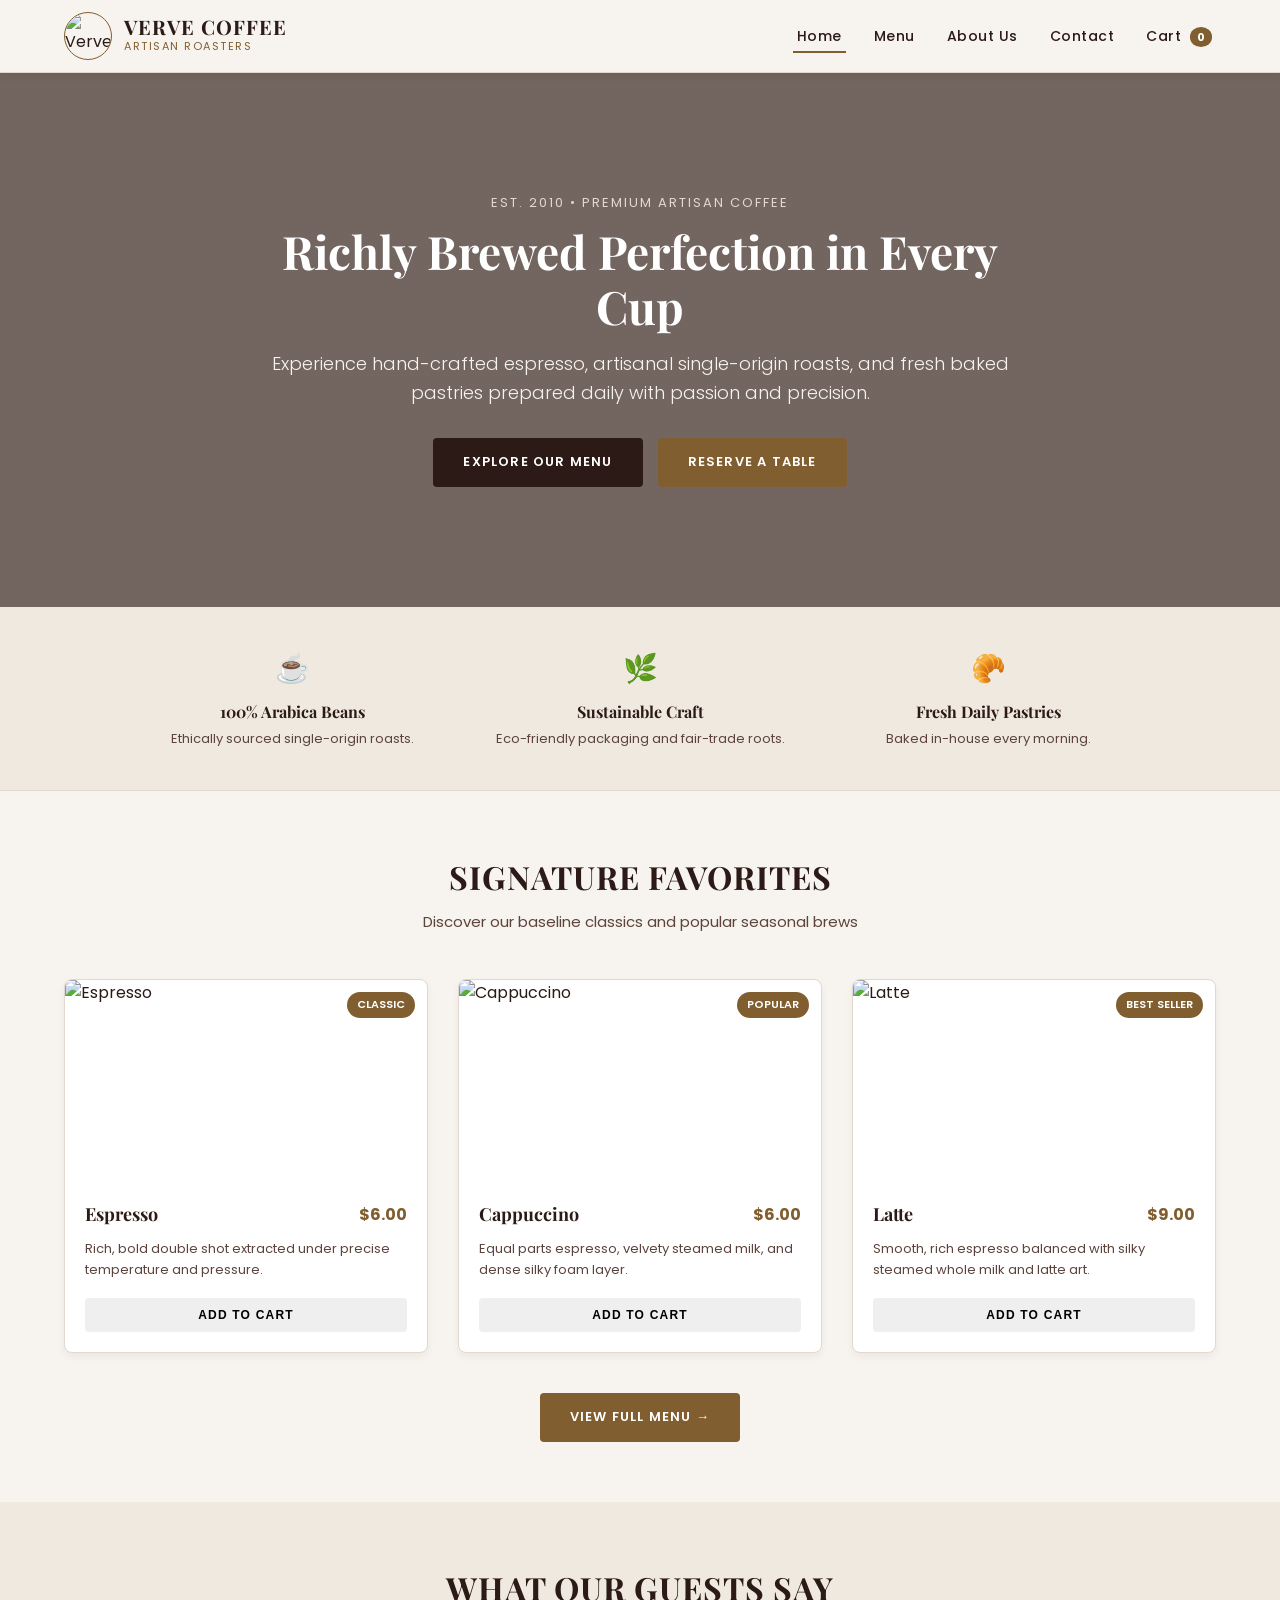
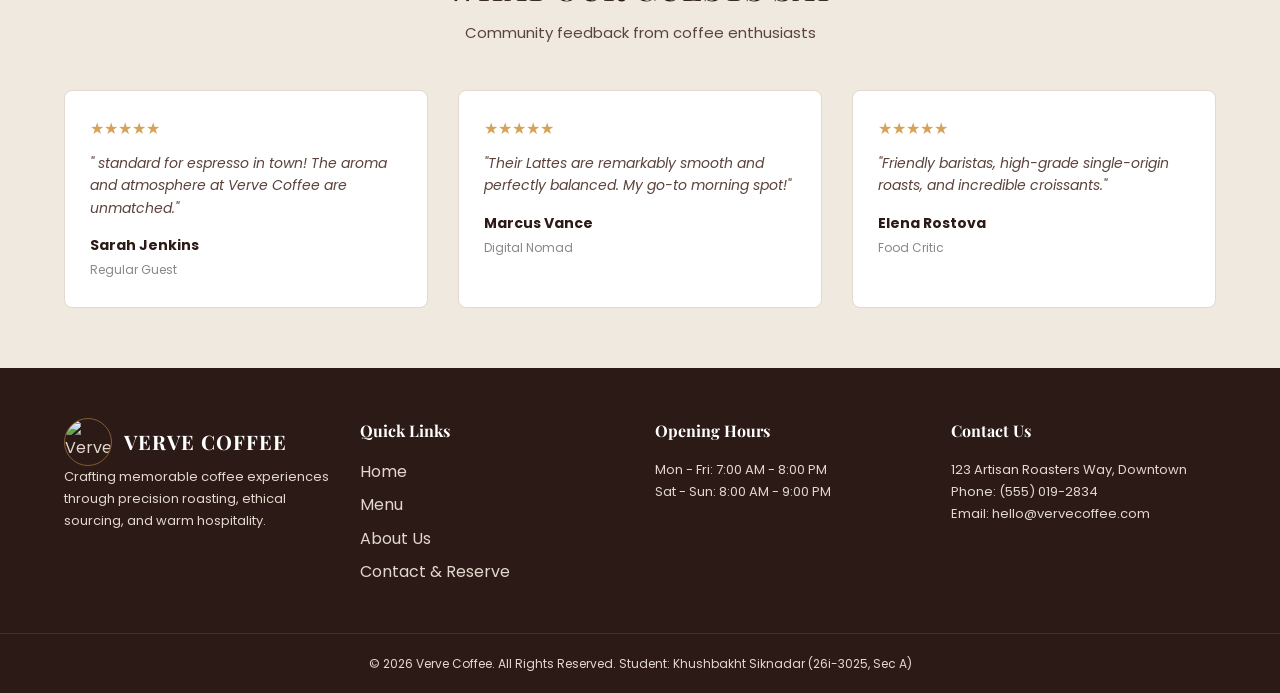
==== index.html @ 40e29464 "Add files via upload" ====
<!--Name: Khushbakht Siknadar
Roll Number: 26i-3025
Section: A
-->
<!DOCTYPE html>
<html lang="en">
<head>
    <meta charset="UTF-8">
    <meta name="viewport" content="width=device-width, initial-scale=1.0">
    <title>Verve Coffee | Richly Brewed • Artisan Roasters</title>
    <!-- Google Fonts -->
    <link rel="preconnect" href="https://fonts.googleapis.com">
    <link rel="preconnect" href="https://fonts.gstatic.com" crossorigin>
    <link href="https://fonts.googleapis.com/css2?family=Playfair+Display:ital,wght@0,400..900;1,400..900&family=Poppins:wght@300;400;500;600;700&display=swap" rel="stylesheet">
    <link rel="stylesheet" href="style.css">
</head>
<body>
    <header class="header">
        <div class="nav-container">
            <a href="index.html" class="logo">
                <img src="img.webp" alt="Verve Coffee Logo" class="logo-img">
                <div class="logo-text">
                    <span class="brand-name">Verve Coffee</span>
                    <span class="brand-tagline">Artisan Roasters</span>
                </div>
            </a>
            <nav class="navbar">
                <a href="index.html" class="nav-link active">Home</a>
                <a href="menu.html" class="nav-link">Menu</a>
                <a href="about.html" class="nav-link">About Us</a>
                <a href="contact.html" class="nav-link">Contact</a>
                <a href="cart.html" class="nav-link cart-link">
                    Cart <span class="cart-badge" id="cartBadge">0</span>
                </a>
            </nav>
            <button class="hamburger" id="hamburger" aria-label="Toggle Menu">
                <span></span><span></span><span></span>
            </button>
        </div>
    </header>

    <main>
        <!-- Hero Section -->
        <section class="hero">
            <div class="hero-content">
                <span class="subheading">Est. 2010 • Premium Artisan Coffee</span>
                <h1>Richly Brewed Perfection in Every Cup</h1>
                <p>Experience hand-crafted espresso, artisanal single-origin roasts, and fresh baked pastries prepared daily with passion and precision.</p>
                <div class="hero-buttons">
                    <a href="menu.html" class="btn btn-primary">Explore Our Menu</a>
                    <a href="contact.html" class="btn btn-secondary">Reserve a Table</a>
                </div>
            </div>
        </section>

        <!-- Features Banner -->
        <section class="features-bar">
            <div class="feature-item">
                <div class="feature-icon">☕</div>
                <h3>100% Arabica Beans</h3>
                <p>Ethically sourced single-origin roasts.</p>
            </div>
            <div class="feature-item">
                <div class="feature-icon">🌿</div>
                <h3>Sustainable Craft</h3>
                <p>Eco-friendly packaging and fair-trade roots.</p>
            </div>
            <div class="feature-item">
                <div class="feature-icon">🥐</div>
                <h3>Fresh Daily Pastries</h3>
                <p>Baked in-house every morning.</p>
            </div>
        </section>

        <!-- Featured Drinks -->
        <section class="section container">
            <div class="section-title">
                <h2>Signature Favorites</h2>
                <p>Discover our baseline classics and popular seasonal brews</p>
            </div>
            <div class="grid grid-3">
                <div class="card">
                    <div class="card-img-wrapper">
                        <img src="https://images.unsplash.com/photo-1510591509098-f4fdc6d0ff04?auto=format&fit=crop&w=600&q=80" alt="Espresso">
                        <span class="badge">Classic</span>
                    </div>
                    <div class="card-content">
                        <div class="card-header">
                            <h3>Espresso</h3>
                            <span class="price">$6.00</span>
                        </div>
                        <p>Rich, bold double shot extracted under precise temperature and pressure.</p>
                        <button class="btn btn-small btn-add-cart" data-id="1" data-name="Espresso" data-price="6.00" data-category="hot" data-img="https://images.unsplash.com/photo-1510591509098-f4fdc6d0ff04?auto=format&fit=crop&w=600&q=80">Add to Cart</button>
                    </div>
                </div>

                <div class="card">
                    <div class="card-img-wrapper">
                        <img src="https://images.unsplash.com/photo-1572442388796-11668ba67e53?auto=format&fit=crop&w=600&q=80" alt="Cappuccino">
                        <span class="badge">Popular</span>
                    </div>
                    <div class="card-content">
                        <div class="card-header">
                            <h3>Cappuccino</h3>
                            <span class="price">$6.00</span>
                        </div>
                        <p>Equal parts espresso, velvety steamed milk, and dense silky foam layer.</p>
                        <button class="btn btn-small btn-add-cart" data-id="2" data-name="Cappuccino" data-price="6.00" data-category="hot" data-img="https://images.unsplash.com/photo-1572442388796-11668ba67e53?auto=format&fit=crop&w=600&q=80">Add to Cart</button>
                    </div>
                </div>

                <div class="card">
                    <div class="card-img-wrapper">
                        <img src="https://images.unsplash.com/photo-1534778101976-62847782c213?auto=format&fit=crop&w=600&q=80" alt="Latte">
                        <span class="badge">Best Seller</span>
                    </div>
                    <div class="card-content">
                        <div class="card-header">
                            <h3>Latte</h3>
                            <span class="price">$9.00</span>
                        </div>
                        <p>Smooth, rich espresso balanced with silky steamed whole milk and latte art.</p>
                        <button class="btn btn-small btn-add-cart" data-id="3" data-name="Latte" data-price="9.00" data-category="hot" data-img="https://images.unsplash.com/photo-1534778101976-62847782c213?auto=format&fit=crop&w=600&q=80">Add to Cart</button>
                    </div>
                </div>
            </div>
            <div class="text-center margin-top-lg">
                <a href="menu.html" class="btn btn-secondary">View Full Menu &rarr;</a>
            </div>
        </section>

        <!-- Testimonials Section -->
        <section class="section bg-light">
            <div class="container">
                <div class="section-title">
                    <h2>What Our Guests Say</h2>
                    <p>Community feedback from coffee enthusiasts</p>
                </div>
                <div class="grid grid-3">
                    <div class="testimonial-card">
                        <div class="stars">★★★★★</div>
                        <p>" standard for espresso in town! The aroma and atmosphere at Verve Coffee are unmatched."</p>
                        <div class="author">
                            <strong>Sarah Jenkins</strong>
                            <span>Regular Guest</span>
                        </div>
                    </div>
                    <div class="testimonial-card">
                        <div class="stars">★★★★★</div>
                        <p>"Their Lattes are remarkably smooth and perfectly balanced. My go-to morning spot!"</p>
                        <div class="author">
                            <strong>Marcus Vance</strong>
                            <span>Digital Nomad</span>
                        </div>
                    </div>
                    <div class="testimonial-card">
                        <div class="stars">★★★★★</div>
                        <p>"Friendly baristas, high-grade single-origin roasts, and incredible croissants."</p>
                        <div class="author">
                            <strong>Elena Rostova</strong>
                            <span>Food Critic</span>
                        </div>
                    </div>
                </div>
            </div>
        </section>
    </main>

    <!-- Footer -->
    <footer class="footer">
        <div class="container footer-grid">
            <div class="footer-col">
                <div class="logo logo-footer">
                    <img src="img.webp" alt="Verve Coffee Logo" class="logo-img">
                    <span class="brand-name">Verve Coffee</span>
                </div>
                <p>Crafting memorable coffee experiences through precision roasting, ethical sourcing, and warm hospitality.</p>
            </div>
            <div class="footer-col">
                <h4>Quick Links</h4>
                <ul>
                    <li><a href="index.html">Home</a></li>
                    <li><a href="menu.html">Menu</a></li>
                    <li><a href="about.html">About Us</a></li>
                    <li><a href="contact.html">Contact & Reserve</a></li>
                </ul>
            </div>
            <div class="footer-col">
                <h4>Opening Hours</h4>
                <p>Mon - Fri: 7:00 AM - 8:00 PM</p>
                <p>Sat - Sun: 8:00 AM - 9:00 PM</p>
            </div>
            <div class="footer-col">
                <h4>Contact Us</h4>
                <p>123 Artisan Roasters Way, Downtown</p>
                <p>Phone: (555) 019-2834</p>
                <p>Email: hello@vervecoffee.com</p>
            </div>
        </div>
        <div class="footer-bottom">
            <div class="container flex-between">
                <p>&copy; 2026 Verve Coffee. All Rights Reserved. Student: Khushbakht Siknadar (26i-3025, Sec A)</p>
            </div>
        </div>
    </footer>

    <!-- Toast Notification Container -->
    <div id="toast-container" class="toast-container"></div>

    <script src="script.js"></script>
</body>
</html>
---- style.css ----
/* -------------------------------------------------------------
   Verve Coffee - Modern Stylesheet
   Author: Khushbakht Siknadar (Roll: 26i-3025, Sec A)
------------------------------------------------------------- */

:root {
    --bg-cream: #f7f3ee;
    --bg-card: #ffffff;
    --text-espresso: #2b1a15;
    --text-muted: #5c433c;
    --accent-tan: #815e2f;
    --accent-tan-hover: #674922;
    --espresso-hover: #4a3028;
    --border-light: #e2d8cd;
    --shadow-sm: 0 4px 8px rgba(43, 26, 21, 0.05);
    --shadow-md: 0 8px 20px rgba(43, 26, 21, 0.08);
    --transition: all 0.3s ease;
}

* {
    box-sizing: border-box;
    margin: 0;
    padding: 0;
}

body {
    background-color: var(--bg-cream);
    color: var(--text-espresso);
    font-family: 'Poppins', sans-serif;
    line-height: 1.6;
    display: flex;
    flex-direction: column;
    min-height: 100vh;
}

h1, h2, h3, h4, .brand-name {
    font-family: 'Playfair Display', serif;
    font-weight: 700;
}

a {
    color: inherit;
    text-decoration: none;
    transition: var(--transition);
}

img {
    max-width: 100%;
    display: block;
}

.container {
    width: 90%;
    max-width: 1200px;
    margin: 0 auto;
}

.section {
    padding: 60px 0;
}

.bg-light {
    background-color: #efe9e0;
}

.grid {
    display: grid;
    gap: 30px;
}

.grid-3 {
    grid-template-columns: repeat(auto-fit, minmax(280px, 1fr));
}

.text-center { text-align: center; }
.margin-top-sm { margin-top: 15px; }
.margin-top-lg { margin-top: 40px; }
.margin-bottom-sm { margin-bottom: 15px; }
.full-width { width: 100%; }

.header {
    position: sticky;
    top: 0;
    background-color: rgba(247, 243, 238, 0.95);
    backdrop-filter: blur(8px);
    border-bottom: 1px solid var(--border-light);
    z-index: 1000;
    box-shadow: var(--shadow-sm);
}

.nav-container {
    display: flex;
    justify-content: space-between;
    align-items: center;
    padding: 12px 5%;
    max-width: 1300px;
    margin: 0 auto;
}

.logo {
    display: flex;
    align-items: center;
    gap: 12px;
}

.logo-img {
    width: 48px;
    height: 48px;
    border-radius: 50%;
    object-fit: cover;
    border: 1px solid var(--accent-tan);
}

.logo-text {
    display: flex;
    flex-direction: column;
}

.brand-name {
    font-size: 20px;
    letter-spacing: 1px;
    text-transform: uppercase;
    color: var(--text-espresso);
    line-height: 1.1;
}

.brand-tagline {
    font-size: 11px;
    color: var(--accent-tan);
    letter-spacing: 1.5px;
    text-transform: uppercase;
}

.navbar {
    display: flex;
    gap: 24px;
    align-items: center;
}

.nav-link {
    font-size: 14px;
    font-weight: 500;
    letter-spacing: 0.5px;
    padding: 6px 4px;
    position: relative;
}

.nav-link::after {
    content: '';
    position: absolute;
    bottom: 0;
    left: 0;
    width: 0%;
    height: 2px;
    background-color: var(--accent-tan);
    transition: var(--transition);
}

.nav-link:hover::after,
.nav-link.active::after {
    width: 100%;
}

.cart-badge {
    background-color: var(--accent-tan);
    color: #fff;
    font-size: 11px;
    font-weight: 700;
    padding: 2px 7px;
    border-radius: 50%;
    margin-left: 4px;
}

.hamburger {
    display: none;
    flex-direction: column;
    gap: 5px;
    background: none;
    border: none;
    cursor: pointer;
    padding: 5px;
}

.hamburger span {
    width: 25px;
    height: 3px;
    background-color: var(--text-espresso);
    border-radius: 2px;
    transition: var(--transition);
}

.page-banner {
    background: linear-gradient(rgba(43, 26, 21, 0.8), rgba(43, 26, 21, 0.8)), url('https://images.unsplash.com/photo-1442512595331-e89e73853f31?auto=format&fit=crop&w=1500&q=80') center/cover;
    color: #ffffff;
    text-align: center;
    padding: 60px 20px;
}

.page-banner h1 {
    font-size: 38px;
    letter-spacing: 1.5px;
    margin-bottom: 8px;
}

.page-banner p {
    color: #e2d8cd;
    font-size: 16px;
}

.hero {
    background: linear-gradient(rgba(43, 26, 21, 0.65), rgba(43, 26, 21, 0.65)), url('https://images.unsplash.com/photo-1501339847302-ac426a4a7cbb?auto=format&fit=crop&w=1600&q=80') center/cover;
    color: #ffffff;
    padding: 120px 20px;
    text-align: center;
}

.hero-content {
    max-width: 800px;
    margin: 0 auto;
}

.subheading {
    text-transform: uppercase;
    letter-spacing: 2px;
    font-size: 13px;
    color: #e2d8cd;
    display: block;
    margin-bottom: 10px;
}

.hero h1 {
    font-size: 46px;
    line-height: 1.2;
    margin-bottom: 16px;
}

.hero p {
    font-size: 18px;
    margin-bottom: 30px;
    color: #f7f3ee;
    font-weight: 300;
}

.hero-buttons {
    display: flex;
    justify-content: center;
    gap: 15px;
}

.btn {
    display: inline-block;
    padding: 12px 28px;
    font-size: 13px;
    font-weight: 600;
    letter-spacing: 1.2px;
    text-transform: uppercase;
    border-radius: 4px;
    cursor: pointer;
    border: 2px solid transparent;
    transition: var(--transition);
}

.btn-primary {
    background-color: var(--text-espresso);
    color: #ffffff;
}

.btn-primary:hover {
    background-color: var(--espresso-hover);
}

.btn-secondary {
    background-color: var(--accent-tan);
    color: #ffffff;
}

.btn-secondary:hover {
    background-color: var(--accent-tan-hover);
}

.btn-outline {
    background-color: transparent;
    border-color: var(--text-espresso);
    color: var(--text-espresso);
}

.btn-outline:hover {
    background-color: var(--text-espresso);
    color: #ffffff;
}

.btn-small {
    padding: 8px 16px;
    font-size: 12px;
}

.features-bar {
    display: grid;
    grid-template-columns: repeat(auto-fit, minmax(220px, 1fr));
    gap: 20px;
    background-color: #efe9e0;
    padding: 40px 10%;
    text-align: center;
    border-bottom: 1px solid var(--border-light);
}

.feature-icon {
    font-size: 28px;
    margin-bottom: 8px;
}

.features-bar h3 {
    font-size: 16px;
    margin-bottom: 4px;
}

.features-bar p {
    font-size: 13px;
    color: var(--text-muted);
}

.section-title {
    text-align: center;
    margin-bottom: 45px;
}

.section-title h2 {
    font-size: 32px;
    margin-bottom: 8px;
    text-transform: uppercase;
    letter-spacing: 1px;
}

.section-title p {
    color: var(--text-muted);
    font-size: 15px;
}

.card {
    background-color: var(--bg-card);
    border-radius: 8px;
    overflow: hidden;
    box-shadow: var(--shadow-sm);
    border: 1px solid var(--border-light);
    transition: var(--transition);
    display: flex;
    flex-direction: column;
}

.card:hover {
    transform: translateY(-5px);
    box-shadow: var(--shadow-md);
}

.card-img-wrapper {
    position: relative;
    height: 200px;
    overflow: hidden;
}

.card-img-wrapper img {
    width: 100%;
    height: 100%;
    object-fit: cover;
    transition: var(--transition);
}

.card:hover .card-img-wrapper img {
    transform: scale(1.05);
}

.badge {
    position: absolute;
    top: 12px;
    right: 12px;
    background-color: var(--accent-tan);
    color: #ffffff;
    font-size: 11px;
    font-weight: 600;
    padding: 4px 10px;
    border-radius: 20px;
    text-transform: uppercase;
}

.card-content {
    padding: 20px;
    display: flex;
    flex-direction: column;
    flex-grow: 1;
}

.card-header {
    display: flex;
    justify-content: space-between;
    align-items: center;
    margin-bottom: 10px;
}

.card-header h3 {
    font-size: 18px;
}

.price {
    font-weight: 700;
    color: var(--accent-tan);
    font-size: 16px;
}

.card-content p {
    font-size: 13px;
    color: var(--text-muted);
    margin-bottom: 18px;
    flex-grow: 1;
}

.filter-controls {
    display: flex;
    justify-content: center;
    gap: 12px;
    margin-bottom: 35px;
    flex-wrap: wrap;
}

.filter-btn {
    background-color: #ffffff;
    border: 1px solid var(--border-light);
    padding: 8px 20px;
    font-family: inherit;
    font-size: 13px;
    font-weight: 500;
    border-radius: 30px;
    cursor: pointer;
    transition: var(--transition);
}

.filter-btn.active, .filter-btn:hover {
    background-color: var(--text-espresso);
    color: #ffffff;
    border-color: var(--text-espresso);
}

.baseline-table-wrapper {
    background: #ffffff;
    padding: 25px;
    border-radius: 8px;
    border: 2px solid var(--text-espresso);
    box-shadow: var(--shadow-sm);
    margin-bottom: 40px;
    text-align: center;
}

.baseline-table-wrapper h3 {
    margin-bottom: 15px;
    font-size: 20px;
}

.baseline-table {
    margin: 0 auto;
    border-collapse: collapse;
    width: 100%;
    max-width: 400px;
}

.baseline-table th, .baseline-table td {
    padding: 10px 20px;
    border: 1px solid var(--text-espresso);
}

.baseline-table th {
    background-color: var(--text-espresso);
    color: #ffffff;
    text-transform: uppercase;
    font-size: 13px;
    letter-spacing: 1px;
}

.testimonial-card {
    background-color: #ffffff;
    padding: 25px;
    border-radius: 8px;
    border: 1px solid var(--border-light);
}

.stars {
    color: #d4a359;
    margin-bottom: 10px;
}

.testimonial-card p {
    font-style: italic;
    font-size: 14px;
    color: var(--text-muted);
    margin-bottom: 15px;
}

.author strong {
    display: block;
    font-size: 14px;
}

.author span {
    font-size: 12px;
    color: #888;
}

.about-grid {
    display: grid;
    grid-template-columns: 1fr 1fr;
    gap: 40px;
    align-items: center;
}

.img-rounded {
    border-radius: 8px;
    box-shadow: var(--shadow-md);
}

.process-steps {
    display: grid;
    grid-template-columns: repeat(auto-fit, minmax(220px, 1fr));
    gap: 25px;
}

.step {
    background-color: #ffffff;
    padding: 25px;
    border-radius: 8px;
    border: 1px solid var(--border-light);
    position: relative;
}

.step-num {
    font-size: 28px;
    font-weight: 700;
    color: var(--accent-tan);
    font-family: 'Playfair Display', serif;
    margin-bottom: 10px;
}

.contact-grid {
    display: grid;
    grid-template-columns: 1fr 1fr;
    gap: 40px;
}

.form-card, .info-card {
    background-color: #ffffff;
    padding: 30px;
    border-radius: 8px;
    border: 1px solid var(--border-light);
    box-shadow: var(--shadow-sm);
}

.form-group {
    margin-bottom: 18px;
}

.form-row {
    display: grid;
    grid-template-columns: 1fr 1fr;
    gap: 15px;
}

label {
    display: block;
    font-size: 13px;
    font-weight: 500;
    margin-bottom: 6px;
}

input, select {
    width: 100%;
    padding: 10px 14px;
    border: 1px solid var(--border-light);
    border-radius: 4px;
    font-family: inherit;
    font-size: 14px;
}

input:focus, select:focus {
    outline: none;
    border-color: var(--accent-tan);
}

.info-item {
    margin-bottom: 16px;
}

.map-placeholder {
    height: 180px;
    background-color: #efe9e0;
    border-radius: 6px;
    display: flex;
    flex-direction: column;
    justify-content: center;
    align-items: center;
    color: var(--text-muted);
    border: 1px dashed var(--accent-tan);
    margin-top: 20px;
}

.map-pin {
    font-size: 32px;
}

.faq-item {
    background-color: #ffffff;
    border: 1px solid var(--border-light);
    border-radius: 6px;
    margin-bottom: 12px;
    overflow: hidden;
}

.faq-question {
    padding: 16px 20px;
    cursor: pointer;
    display: flex;
    justify-content: space-between;
    align-items: center;
    font-size: 15px;
}

.faq-answer {
    padding: 0 20px 16px 20px;
    display: none;
    color: var(--text-muted);
    font-size: 14px;
}

.faq-item.active .faq-answer {
    display: block;
}

.cart-layout {
    display: grid;
    grid-template-columns: 2fr 1fr;
    gap: 30px;
    align-items: start;
}

.cart-table-container {
    background: #ffffff;
    border-radius: 8px;
    border: 1px solid var(--border-light);
    overflow: hidden;
    box-shadow: var(--shadow-sm);
}

.cart-table {
    width: 100%;
    border-collapse: collapse;
}

.cart-table th, .cart-table td {
    padding: 16px;
    text-align: left;
    border-bottom: 1px solid var(--border-light);
}

.cart-table th {
    background-color: var(--text-espresso);
    color: #ffffff;
    font-size: 13px;
    text-transform: uppercase;
}

.cart-item-info {
    display: flex;
    align-items: center;
    gap: 12px;
}

.cart-item-img {
    width: 50px;
    height: 50px;
    border-radius: 6px;
    object-fit: cover;
}

.qty-btn {
    background: var(--bg-cream);
    border: 1px solid var(--border-light);
    width: 26px;
    height: 26px;
    border-radius: 4px;
    cursor: pointer;
    font-weight: bold;
}

.cart-summary-card {
    background-color: #ffffff;
    padding: 25px;
    border-radius: 8px;
    border: 1px solid var(--border-light);
    box-shadow: var(--shadow-sm);
}

.cart-summary-card h3 {
    margin-bottom: 20px;
    border-bottom: 1px solid var(--border-light);
    padding-bottom: 10px;
}

.summary-line {
    display: flex;
    justify-content: space-between;
    margin-bottom: 12px;
    font-size: 14px;
}

.total-line {
    font-size: 18px;
    font-weight: 700;
    color: var(--text-espresso);
    margin-top: 10px;
}

.empty-cart-msg {
    padding: 40px;
    text-align: center;
    display: none;
}

.toast-container {
    position: fixed;
    bottom: 20px;
    right: 20px;
    z-index: 2000;
    display: flex;
    flex-direction: column;
    gap: 10px;
}

.toast {
    background-color: var(--text-espresso);
    color: #ffffff;
    padding: 12px 24px;
    border-radius: 4px;
    box-shadow: 0 4px 12px rgba(0,0,0,0.15);
    border-left: 4px solid var(--accent-tan);
    animation: slideIn 0.3s ease forwards;
}

@keyframes slideIn {
    from { transform: translateX(100%); opacity: 0; }
    to { transform: translateX(0); opacity: 1; }
}

.footer {
    background-color: var(--text-espresso);
    color: #e2d8cd;
    margin-top: auto;
    padding-top: 50px;
}

.footer-grid {
    display: grid;
    grid-template-columns: repeat(auto-fit, minmax(200px, 1fr));
    gap: 30px;
    padding-bottom: 40px;
}

.footer-col h4 {
    color: #ffffff;
    font-size: 16px;
    margin-bottom: 15px;
}

.footer-col ul {
    list-style: none;
}

.footer-col ul li {
    margin-bottom: 8px;
}

.footer-col p {
    font-size: 13px;
    line-height: 1.7;
}

.footer-bottom {
    border-top: 1px solid rgba(255,255,255,0.1);
    padding: 20px 0;
    font-size: 12px;
    text-align: center;
}

.logo-footer .brand-name {
    color: #ffffff;
}

@media (max-width: 900px) {
    .about-grid, .contact-grid, .cart-layout {
        grid-template-columns: 1fr;
    }
}

@media (max-width: 768px) {
    .hamburger {
        display: flex;
    }
    .navbar {
        display: none;
        position: absolute;
        top: 100%;
        left: 0;
        width: 100%;
        background-color: var(--bg-cream);
        flex-direction: column;
        padding: 20px;
        box-shadow: var(--shadow-md);
        border-bottom: 1px solid var(--border-light);
    }
    .navbar.active {
        display: flex;
    }
    .hero h1 {
        font-size: 32px;
    }
}
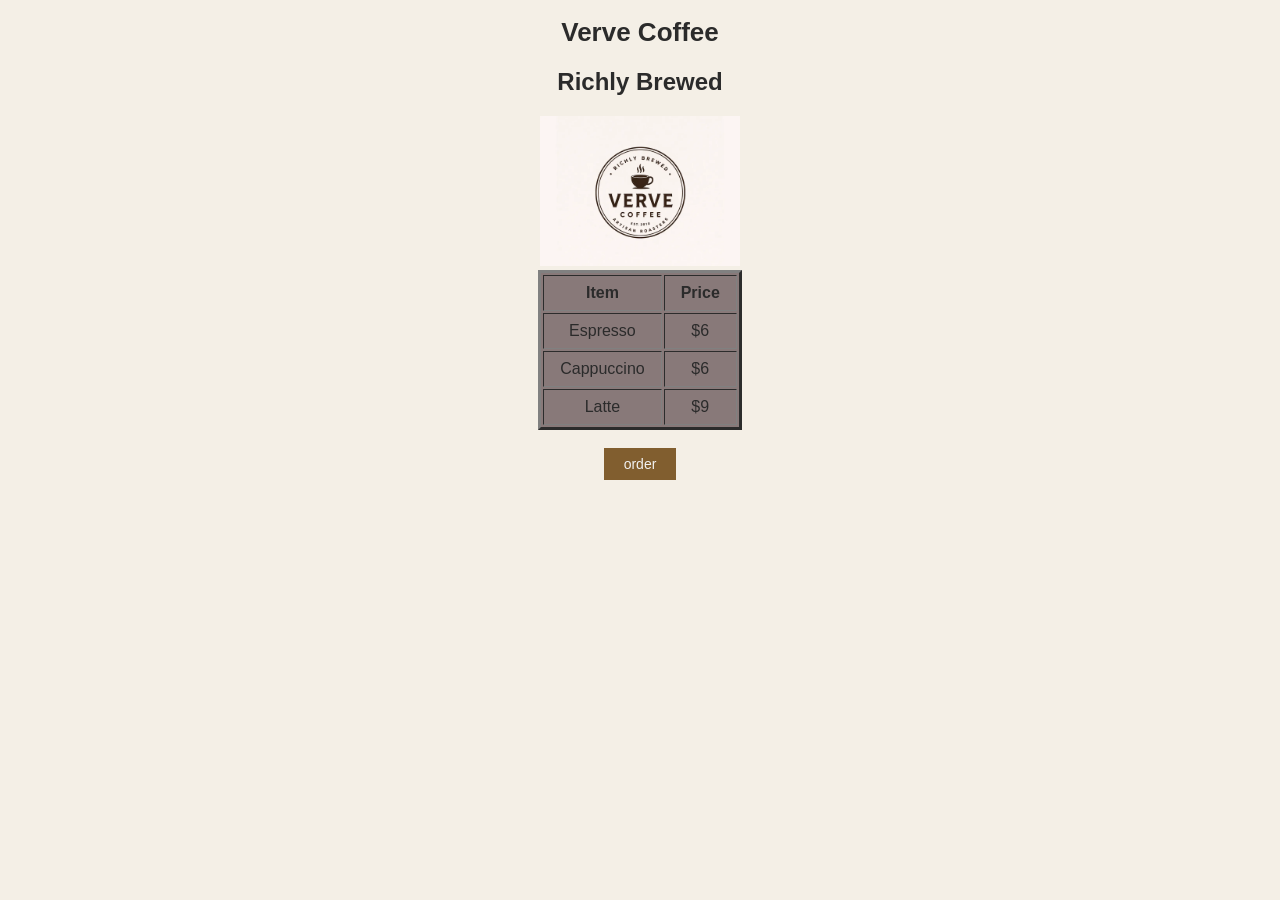
==== commit 6749d5c9: "Add files via upload" ====
--- a/index.html
+++ b/index.html
@@ -1,212 +1,42 @@
-<!--Name: Khushbakht Siknadar
-Roll Number: 26i-3025
-Section: A
--->
-<!DOCTYPE html>
-<html lang="en">
-<head>
-    <meta charset="UTF-8">
-    <meta name="viewport" content="width=device-width, initial-scale=1.0">
-    <title>Verve Coffee | Richly Brewed • Artisan Roasters</title>
-    <!-- Google Fonts -->
-    <link rel="preconnect" href="https://fonts.googleapis.com">
-    <link rel="preconnect" href="https://fonts.gstatic.com" crossorigin>
-    <link href="https://fonts.googleapis.com/css2?family=Playfair+Display:ital,wght@0,400..900;1,400..900&family=Poppins:wght@300;400;500;600;700&display=swap" rel="stylesheet">
-    <link rel="stylesheet" href="style.css">
-</head>
-<body>
-    <header class="header">
-        <div class="nav-container">
-            <a href="index.html" class="logo">
-                <img src="img.webp" alt="Verve Coffee Logo" class="logo-img">
-                <div class="logo-text">
-                    <span class="brand-name">Verve Coffee</span>
-                    <span class="brand-tagline">Artisan Roasters</span>
-                </div>
-            </a>
-            <nav class="navbar">
-                <a href="index.html" class="nav-link active">Home</a>
-                <a href="menu.html" class="nav-link">Menu</a>
-                <a href="about.html" class="nav-link">About Us</a>
-                <a href="contact.html" class="nav-link">Contact</a>
-                <a href="cart.html" class="nav-link cart-link">
-                    Cart <span class="cart-badge" id="cartBadge">0</span>
-                </a>
-            </nav>
-            <button class="hamburger" id="hamburger" aria-label="Toggle Menu">
-                <span></span><span></span><span></span>
-            </button>
-        </div>
-    </header>
-
-    <main>
-        <!-- Hero Section -->
-        <section class="hero">
-            <div class="hero-content">
-                <span class="subheading">Est. 2010 • Premium Artisan Coffee</span>
-                <h1>Richly Brewed Perfection in Every Cup</h1>
-                <p>Experience hand-crafted espresso, artisanal single-origin roasts, and fresh baked pastries prepared daily with passion and precision.</p>
-                <div class="hero-buttons">
-                    <a href="menu.html" class="btn btn-primary">Explore Our Menu</a>
-                    <a href="contact.html" class="btn btn-secondary">Reserve a Table</a>
-                </div>
-            </div>
-        </section>
-
-        <!-- Features Banner -->
-        <section class="features-bar">
-            <div class="feature-item">
-                <div class="feature-icon">☕</div>
-                <h3>100% Arabica Beans</h3>
-                <p>Ethically sourced single-origin roasts.</p>
-            </div>
-            <div class="feature-item">
-                <div class="feature-icon">🌿</div>
-                <h3>Sustainable Craft</h3>
-                <p>Eco-friendly packaging and fair-trade roots.</p>
-            </div>
-            <div class="feature-item">
-                <div class="feature-icon">🥐</div>
-                <h3>Fresh Daily Pastries</h3>
-                <p>Baked in-house every morning.</p>
-            </div>
-        </section>
-
-        <!-- Featured Drinks -->
-        <section class="section container">
-            <div class="section-title">
-                <h2>Signature Favorites</h2>
-                <p>Discover our baseline classics and popular seasonal brews</p>
-            </div>
-            <div class="grid grid-3">
-                <div class="card">
-                    <div class="card-img-wrapper">
-                        <img src="https://images.unsplash.com/photo-1510591509098-f4fdc6d0ff04?auto=format&fit=crop&w=600&q=80" alt="Espresso">
-                        <span class="badge">Classic</span>
-                    </div>
-                    <div class="card-content">
-                        <div class="card-header">
-                            <h3>Espresso</h3>
-                            <span class="price">$6.00</span>
-                        </div>
-                        <p>Rich, bold double shot extracted under precise temperature and pressure.</p>
-                        <button class="btn btn-small btn-add-cart" data-id="1" data-name="Espresso" data-price="6.00" data-category="hot" data-img="https://images.unsplash.com/photo-1510591509098-f4fdc6d0ff04?auto=format&fit=crop&w=600&q=80">Add to Cart</button>
-                    </div>
-                </div>
-
-                <div class="card">
-                    <div class="card-img-wrapper">
-                        <img src="https://images.unsplash.com/photo-1572442388796-11668ba67e53?auto=format&fit=crop&w=600&q=80" alt="Cappuccino">
-                        <span class="badge">Popular</span>
-                    </div>
-                    <div class="card-content">
-                        <div class="card-header">
-                            <h3>Cappuccino</h3>
-                            <span class="price">$6.00</span>
-                        </div>
-                        <p>Equal parts espresso, velvety steamed milk, and dense silky foam layer.</p>
-                        <button class="btn btn-small btn-add-cart" data-id="2" data-name="Cappuccino" data-price="6.00" data-category="hot" data-img="https://images.unsplash.com/photo-1572442388796-11668ba67e53?auto=format&fit=crop&w=600&q=80">Add to Cart</button>
-                    </div>
-                </div>
-
-                <div class="card">
-                    <div class="card-img-wrapper">
-                        <img src="https://images.unsplash.com/photo-1534778101976-62847782c213?auto=format&fit=crop&w=600&q=80" alt="Latte">
-                        <span class="badge">Best Seller</span>
-                    </div>
-                    <div class="card-content">
-                        <div class="card-header">
-                            <h3>Latte</h3>
-                            <span class="price">$9.00</span>
-                        </div>
-                        <p>Smooth, rich espresso balanced with silky steamed whole milk and latte art.</p>
-                        <button class="btn btn-small btn-add-cart" data-id="3" data-name="Latte" data-price="9.00" data-category="hot" data-img="https://images.unsplash.com/photo-1534778101976-62847782c213?auto=format&fit=crop&w=600&q=80">Add to Cart</button>
-                    </div>
-                </div>
-            </div>
-            <div class="text-center margin-top-lg">
-                <a href="menu.html" class="btn btn-secondary">View Full Menu &rarr;</a>
-            </div>
-        </section>
-
-        <!-- Testimonials Section -->
-        <section class="section bg-light">
-            <div class="container">
-                <div class="section-title">
-                    <h2>What Our Guests Say</h2>
-                    <p>Community feedback from coffee enthusiasts</p>
-                </div>
-                <div class="grid grid-3">
-                    <div class="testimonial-card">
-                        <div class="stars">★★★★★</div>
-                        <p>" standard for espresso in town! The aroma and atmosphere at Verve Coffee are unmatched."</p>
-                        <div class="author">
-                            <strong>Sarah Jenkins</strong>
-                            <span>Regular Guest</span>
-                        </div>
-                    </div>
-                    <div class="testimonial-card">
-                        <div class="stars">★★★★★</div>
-                        <p>"Their Lattes are remarkably smooth and perfectly balanced. My go-to morning spot!"</p>
-                        <div class="author">
-                            <strong>Marcus Vance</strong>
-                            <span>Digital Nomad</span>
-                        </div>
-                    </div>
-                    <div class="testimonial-card">
-                        <div class="stars">★★★★★</div>
-                        <p>"Friendly baristas, high-grade single-origin roasts, and incredible croissants."</p>
-                        <div class="author">
-                            <strong>Elena Rostova</strong>
-                            <span>Food Critic</span>
-                        </div>
-                    </div>
-                </div>
-            </div>
-        </section>
-    </main>
-
-    <!-- Footer -->
-    <footer class="footer">
-        <div class="container footer-grid">
-            <div class="footer-col">
-                <div class="logo logo-footer">
-                    <img src="img.webp" alt="Verve Coffee Logo" class="logo-img">
-                    <span class="brand-name">Verve Coffee</span>
-                </div>
-                <p>Crafting memorable coffee experiences through precision roasting, ethical sourcing, and warm hospitality.</p>
-            </div>
-            <div class="footer-col">
-                <h4>Quick Links</h4>
-                <ul>
-                    <li><a href="index.html">Home</a></li>
-                    <li><a href="menu.html">Menu</a></li>
-                    <li><a href="about.html">About Us</a></li>
-                    <li><a href="contact.html">Contact & Reserve</a></li>
-                </ul>
-            </div>
-            <div class="footer-col">
-                <h4>Opening Hours</h4>
-                <p>Mon - Fri: 7:00 AM - 8:00 PM</p>
-                <p>Sat - Sun: 8:00 AM - 9:00 PM</p>
-            </div>
-            <div class="footer-col">
-                <h4>Contact Us</h4>
-                <p>123 Artisan Roasters Way, Downtown</p>
-                <p>Phone: (555) 019-2834</p>
-                <p>Email: hello@vervecoffee.com</p>
-            </div>
-        </div>
-        <div class="footer-bottom">
-            <div class="container flex-between">
-                <p>&copy; 2026 Verve Coffee. All Rights Reserved. Student: Khushbakht Siknadar (26i-3025, Sec A)</p>
-            </div>
-        </div>
-    </footer>
-
-    <!-- Toast Notification Container -->
-    <div id="toast-container" class="toast-container"></div>
-
-    <script src="script.js"></script>
-</body>
+<!--Name: Khushbakht Siknadar
+Roll Number: 26i-3025
+Section: A
+-->
+<!DOCTYPE html>
+<html>
+<head>
+<title>Café Menu</title>
+<link rel="stylesheet" href="style.css">
+</head>
+<body>
+<h1>Verve Coffee</h1>
+<h2>Richly Brewed</h2>
+<img src="img.webp" width="200">
+<table border="3">
+<tr>
+<th>Item</th>
+<th>Price</th>
+</tr
+<tr>
+<td>Espresso</td>
+<td>$6</td>
+</tr>
+<tr>
+<td>Cappuccino</td>
+<td>$6</td>
+</tr>
+<tr>
+<td>Latte</td>
+<td>$9</td>
+</tr>
+</table>
+<br>
+<button onclick="order()">order</button>
+<script>
+function order() {
+window.alert("Your order has been placed!");
+console.log("Order button was clicked");
+}
+</script>
+</body>
 </html>
--- a/style.css
+++ b/style.css
@@ -1,821 +1,31 @@
-/* -------------------------------------------------------------
-   Verve Coffee - Modern Stylesheet
-   Author: Khushbakht Siknadar (Roll: 26i-3025, Sec A)
-------------------------------------------------------------- */
-
-:root {
-    --bg-cream: #f7f3ee;
-    --bg-card: #ffffff;
-    --text-espresso: #2b1a15;
-    --text-muted: #5c433c;
-    --accent-tan: #815e2f;
-    --accent-tan-hover: #674922;
-    --espresso-hover: #4a3028;
-    --border-light: #e2d8cd;
-    --shadow-sm: 0 4px 8px rgba(43, 26, 21, 0.05);
-    --shadow-md: 0 8px 20px rgba(43, 26, 21, 0.08);
-    --transition: all 0.3s ease;
-}
-
-* {
-    box-sizing: border-box;
-    margin: 0;
-    padding: 0;
-}
-
-body {
-    background-color: var(--bg-cream);
-    color: var(--text-espresso);
-    font-family: 'Poppins', sans-serif;
-    line-height: 1.6;
-    display: flex;
-    flex-direction: column;
-    min-height: 100vh;
-}
-
-h1, h2, h3, h4, .brand-name {
-    font-family: 'Playfair Display', serif;
-    font-weight: 700;
-}
-
-a {
-    color: inherit;
-    text-decoration: none;
-    transition: var(--transition);
-}
-
-img {
-    max-width: 100%;
-    display: block;
-}
-
-.container {
-    width: 90%;
-    max-width: 1200px;
-    margin: 0 auto;
-}
-
-.section {
-    padding: 60px 0;
-}
-
-.bg-light {
-    background-color: #efe9e0;
-}
-
-.grid {
-    display: grid;
-    gap: 30px;
-}
-
-.grid-3 {
-    grid-template-columns: repeat(auto-fit, minmax(280px, 1fr));
-}
-
-.text-center { text-align: center; }
-.margin-top-sm { margin-top: 15px; }
-.margin-top-lg { margin-top: 40px; }
-.margin-bottom-sm { margin-bottom: 15px; }
-.full-width { width: 100%; }
-
-.header {
-    position: sticky;
-    top: 0;
-    background-color: rgba(247, 243, 238, 0.95);
-    backdrop-filter: blur(8px);
-    border-bottom: 1px solid var(--border-light);
-    z-index: 1000;
-    box-shadow: var(--shadow-sm);
-}
-
-.nav-container {
-    display: flex;
-    justify-content: space-between;
-    align-items: center;
-    padding: 12px 5%;
-    max-width: 1300px;
-    margin: 0 auto;
-}
-
-.logo {
-    display: flex;
-    align-items: center;
-    gap: 12px;
-}
-
-.logo-img {
-    width: 48px;
-    height: 48px;
-    border-radius: 50%;
-    object-fit: cover;
-    border: 1px solid var(--accent-tan);
-}
-
-.logo-text {
-    display: flex;
-    flex-direction: column;
-}
-
-.brand-name {
-    font-size: 20px;
-    letter-spacing: 1px;
-    text-transform: uppercase;
-    color: var(--text-espresso);
-    line-height: 1.1;
-}
-
-.brand-tagline {
-    font-size: 11px;
-    color: var(--accent-tan);
-    letter-spacing: 1.5px;
-    text-transform: uppercase;
-}
-
-.navbar {
-    display: flex;
-    gap: 24px;
-    align-items: center;
-}
-
-.nav-link {
-    font-size: 14px;
-    font-weight: 500;
-    letter-spacing: 0.5px;
-    padding: 6px 4px;
-    position: relative;
-}
-
-.nav-link::after {
-    content: '';
-    position: absolute;
-    bottom: 0;
-    left: 0;
-    width: 0%;
-    height: 2px;
-    background-color: var(--accent-tan);
-    transition: var(--transition);
-}
-
-.nav-link:hover::after,
-.nav-link.active::after {
-    width: 100%;
-}
-
-.cart-badge {
-    background-color: var(--accent-tan);
-    color: #fff;
-    font-size: 11px;
-    font-weight: 700;
-    padding: 2px 7px;
-    border-radius: 50%;
-    margin-left: 4px;
-}
-
-.hamburger {
-    display: none;
-    flex-direction: column;
-    gap: 5px;
-    background: none;
-    border: none;
-    cursor: pointer;
-    padding: 5px;
-}
-
-.hamburger span {
-    width: 25px;
-    height: 3px;
-    background-color: var(--text-espresso);
-    border-radius: 2px;
-    transition: var(--transition);
-}
-
-.page-banner {
-    background: linear-gradient(rgba(43, 26, 21, 0.8), rgba(43, 26, 21, 0.8)), url('https://images.unsplash.com/photo-1442512595331-e89e73853f31?auto=format&fit=crop&w=1500&q=80') center/cover;
-    color: #ffffff;
-    text-align: center;
-    padding: 60px 20px;
-}
-
-.page-banner h1 {
-    font-size: 38px;
-    letter-spacing: 1.5px;
-    margin-bottom: 8px;
-}
-
-.page-banner p {
-    color: #e2d8cd;
-    font-size: 16px;
-}
-
-.hero {
-    background: linear-gradient(rgba(43, 26, 21, 0.65), rgba(43, 26, 21, 0.65)), url('https://images.unsplash.com/photo-1501339847302-ac426a4a7cbb?auto=format&fit=crop&w=1600&q=80') center/cover;
-    color: #ffffff;
-    padding: 120px 20px;
-    text-align: center;
-}
-
-.hero-content {
-    max-width: 800px;
-    margin: 0 auto;
-}
-
-.subheading {
-    text-transform: uppercase;
-    letter-spacing: 2px;
-    font-size: 13px;
-    color: #e2d8cd;
-    display: block;
-    margin-bottom: 10px;
-}
-
-.hero h1 {
-    font-size: 46px;
-    line-height: 1.2;
-    margin-bottom: 16px;
-}
-
-.hero p {
-    font-size: 18px;
-    margin-bottom: 30px;
-    color: #f7f3ee;
-    font-weight: 300;
-}
-
-.hero-buttons {
-    display: flex;
-    justify-content: center;
-    gap: 15px;
-}
-
-.btn {
-    display: inline-block;
-    padding: 12px 28px;
-    font-size: 13px;
-    font-weight: 600;
-    letter-spacing: 1.2px;
-    text-transform: uppercase;
-    border-radius: 4px;
-    cursor: pointer;
-    border: 2px solid transparent;
-    transition: var(--transition);
-}
-
-.btn-primary {
-    background-color: var(--text-espresso);
-    color: #ffffff;
-}
-
-.btn-primary:hover {
-    background-color: var(--espresso-hover);
-}
-
-.btn-secondary {
-    background-color: var(--accent-tan);
-    color: #ffffff;
-}
-
-.btn-secondary:hover {
-    background-color: var(--accent-tan-hover);
-}
-
-.btn-outline {
-    background-color: transparent;
-    border-color: var(--text-espresso);
-    color: var(--text-espresso);
-}
-
-.btn-outline:hover {
-    background-color: var(--text-espresso);
-    color: #ffffff;
-}
-
-.btn-small {
-    padding: 8px 16px;
-    font-size: 12px;
-}
-
-.features-bar {
-    display: grid;
-    grid-template-columns: repeat(auto-fit, minmax(220px, 1fr));
-    gap: 20px;
-    background-color: #efe9e0;
-    padding: 40px 10%;
-    text-align: center;
-    border-bottom: 1px solid var(--border-light);
-}
-
-.feature-icon {
-    font-size: 28px;
-    margin-bottom: 8px;
-}
-
-.features-bar h3 {
-    font-size: 16px;
-    margin-bottom: 4px;
-}
-
-.features-bar p {
-    font-size: 13px;
-    color: var(--text-muted);
-}
-
-.section-title {
-    text-align: center;
-    margin-bottom: 45px;
-}
-
-.section-title h2 {
-    font-size: 32px;
-    margin-bottom: 8px;
-    text-transform: uppercase;
-    letter-spacing: 1px;
-}
-
-.section-title p {
-    color: var(--text-muted);
-    font-size: 15px;
-}
-
-.card {
-    background-color: var(--bg-card);
-    border-radius: 8px;
-    overflow: hidden;
-    box-shadow: var(--shadow-sm);
-    border: 1px solid var(--border-light);
-    transition: var(--transition);
-    display: flex;
-    flex-direction: column;
-}
-
-.card:hover {
-    transform: translateY(-5px);
-    box-shadow: var(--shadow-md);
-}
-
-.card-img-wrapper {
-    position: relative;
-    height: 200px;
-    overflow: hidden;
-}
-
-.card-img-wrapper img {
-    width: 100%;
-    height: 100%;
-    object-fit: cover;
-    transition: var(--transition);
-}
-
-.card:hover .card-img-wrapper img {
-    transform: scale(1.05);
-}
-
-.badge {
-    position: absolute;
-    top: 12px;
-    right: 12px;
-    background-color: var(--accent-tan);
-    color: #ffffff;
-    font-size: 11px;
-    font-weight: 600;
-    padding: 4px 10px;
-    border-radius: 20px;
-    text-transform: uppercase;
-}
-
-.card-content {
-    padding: 20px;
-    display: flex;
-    flex-direction: column;
-    flex-grow: 1;
-}
-
-.card-header {
-    display: flex;
-    justify-content: space-between;
-    align-items: center;
-    margin-bottom: 10px;
-}
-
-.card-header h3 {
-    font-size: 18px;
-}
-
-.price {
-    font-weight: 700;
-    color: var(--accent-tan);
-    font-size: 16px;
-}
-
-.card-content p {
-    font-size: 13px;
-    color: var(--text-muted);
-    margin-bottom: 18px;
-    flex-grow: 1;
-}
-
-.filter-controls {
-    display: flex;
-    justify-content: center;
-    gap: 12px;
-    margin-bottom: 35px;
-    flex-wrap: wrap;
-}
-
-.filter-btn {
-    background-color: #ffffff;
-    border: 1px solid var(--border-light);
-    padding: 8px 20px;
-    font-family: inherit;
-    font-size: 13px;
-    font-weight: 500;
-    border-radius: 30px;
-    cursor: pointer;
-    transition: var(--transition);
-}
-
-.filter-btn.active, .filter-btn:hover {
-    background-color: var(--text-espresso);
-    color: #ffffff;
-    border-color: var(--text-espresso);
-}
-
-.baseline-table-wrapper {
-    background: #ffffff;
-    padding: 25px;
-    border-radius: 8px;
-    border: 2px solid var(--text-espresso);
-    box-shadow: var(--shadow-sm);
-    margin-bottom: 40px;
-    text-align: center;
-}
-
-.baseline-table-wrapper h3 {
-    margin-bottom: 15px;
-    font-size: 20px;
-}
-
-.baseline-table {
-    margin: 0 auto;
-    border-collapse: collapse;
-    width: 100%;
-    max-width: 400px;
-}
-
-.baseline-table th, .baseline-table td {
-    padding: 10px 20px;
-    border: 1px solid var(--text-espresso);
-}
-
-.baseline-table th {
-    background-color: var(--text-espresso);
-    color: #ffffff;
-    text-transform: uppercase;
-    font-size: 13px;
-    letter-spacing: 1px;
-}
-
-.testimonial-card {
-    background-color: #ffffff;
-    padding: 25px;
-    border-radius: 8px;
-    border: 1px solid var(--border-light);
-}
-
-.stars {
-    color: #d4a359;
-    margin-bottom: 10px;
-}
-
-.testimonial-card p {
-    font-style: italic;
-    font-size: 14px;
-    color: var(--text-muted);
-    margin-bottom: 15px;
-}
-
-.author strong {
-    display: block;
-    font-size: 14px;
-}
-
-.author span {
-    font-size: 12px;
-    color: #888;
-}
-
-.about-grid {
-    display: grid;
-    grid-template-columns: 1fr 1fr;
-    gap: 40px;
-    align-items: center;
-}
-
-.img-rounded {
-    border-radius: 8px;
-    box-shadow: var(--shadow-md);
-}
-
-.process-steps {
-    display: grid;
-    grid-template-columns: repeat(auto-fit, minmax(220px, 1fr));
-    gap: 25px;
-}
-
-.step {
-    background-color: #ffffff;
-    padding: 25px;
-    border-radius: 8px;
-    border: 1px solid var(--border-light);
-    position: relative;
-}
-
-.step-num {
-    font-size: 28px;
-    font-weight: 700;
-    color: var(--accent-tan);
-    font-family: 'Playfair Display', serif;
-    margin-bottom: 10px;
-}
-
-.contact-grid {
-    display: grid;
-    grid-template-columns: 1fr 1fr;
-    gap: 40px;
-}
-
-.form-card, .info-card {
-    background-color: #ffffff;
-    padding: 30px;
-    border-radius: 8px;
-    border: 1px solid var(--border-light);
-    box-shadow: var(--shadow-sm);
-}
-
-.form-group {
-    margin-bottom: 18px;
-}
-
-.form-row {
-    display: grid;
-    grid-template-columns: 1fr 1fr;
-    gap: 15px;
-}
-
-label {
-    display: block;
-    font-size: 13px;
-    font-weight: 500;
-    margin-bottom: 6px;
-}
-
-input, select {
-    width: 100%;
-    padding: 10px 14px;
-    border: 1px solid var(--border-light);
-    border-radius: 4px;
-    font-family: inherit;
-    font-size: 14px;
-}
-
-input:focus, select:focus {
-    outline: none;
-    border-color: var(--accent-tan);
-}
-
-.info-item {
-    margin-bottom: 16px;
-}
-
-.map-placeholder {
-    height: 180px;
-    background-color: #efe9e0;
-    border-radius: 6px;
-    display: flex;
-    flex-direction: column;
-    justify-content: center;
-    align-items: center;
-    color: var(--text-muted);
-    border: 1px dashed var(--accent-tan);
-    margin-top: 20px;
-}
-
-.map-pin {
-    font-size: 32px;
-}
-
-.faq-item {
-    background-color: #ffffff;
-    border: 1px solid var(--border-light);
-    border-radius: 6px;
-    margin-bottom: 12px;
-    overflow: hidden;
-}
-
-.faq-question {
-    padding: 16px 20px;
-    cursor: pointer;
-    display: flex;
-    justify-content: space-between;
-    align-items: center;
-    font-size: 15px;
-}
-
-.faq-answer {
-    padding: 0 20px 16px 20px;
-    display: none;
-    color: var(--text-muted);
-    font-size: 14px;
-}
-
-.faq-item.active .faq-answer {
-    display: block;
-}
-
-.cart-layout {
-    display: grid;
-    grid-template-columns: 2fr 1fr;
-    gap: 30px;
-    align-items: start;
-}
-
-.cart-table-container {
-    background: #ffffff;
-    border-radius: 8px;
-    border: 1px solid var(--border-light);
-    overflow: hidden;
-    box-shadow: var(--shadow-sm);
-}
-
-.cart-table {
-    width: 100%;
-    border-collapse: collapse;
-}
-
-.cart-table th, .cart-table td {
-    padding: 16px;
-    text-align: left;
-    border-bottom: 1px solid var(--border-light);
-}
-
-.cart-table th {
-    background-color: var(--text-espresso);
-    color: #ffffff;
-    font-size: 13px;
-    text-transform: uppercase;
-}
-
-.cart-item-info {
-    display: flex;
-    align-items: center;
-    gap: 12px;
-}
-
-.cart-item-img {
-    width: 50px;
-    height: 50px;
-    border-radius: 6px;
-    object-fit: cover;
-}
-
-.qty-btn {
-    background: var(--bg-cream);
-    border: 1px solid var(--border-light);
-    width: 26px;
-    height: 26px;
-    border-radius: 4px;
-    cursor: pointer;
-    font-weight: bold;
-}
-
-.cart-summary-card {
-    background-color: #ffffff;
-    padding: 25px;
-    border-radius: 8px;
-    border: 1px solid var(--border-light);
-    box-shadow: var(--shadow-sm);
-}
-
-.cart-summary-card h3 {
-    margin-bottom: 20px;
-    border-bottom: 1px solid var(--border-light);
-    padding-bottom: 10px;
-}
-
-.summary-line {
-    display: flex;
-    justify-content: space-between;
-    margin-bottom: 12px;
-    font-size: 14px;
-}
-
-.total-line {
-    font-size: 18px;
-    font-weight: 700;
-    color: var(--text-espresso);
-    margin-top: 10px;
-}
-
-.empty-cart-msg {
-    padding: 40px;
-    text-align: center;
-    display: none;
-}
-
-.toast-container {
-    position: fixed;
-    bottom: 20px;
-    right: 20px;
-    z-index: 2000;
-    display: flex;
-    flex-direction: column;
-    gap: 10px;
-}
-
-.toast {
-    background-color: var(--text-espresso);
-    color: #ffffff;
-    padding: 12px 24px;
-    border-radius: 4px;
-    box-shadow: 0 4px 12px rgba(0,0,0,0.15);
-    border-left: 4px solid var(--accent-tan);
-    animation: slideIn 0.3s ease forwards;
-}
-
-@keyframes slideIn {
-    from { transform: translateX(100%); opacity: 0; }
-    to { transform: translateX(0); opacity: 1; }
-}
-
-.footer {
-    background-color: var(--text-espresso);
-    color: #e2d8cd;
-    margin-top: auto;
-    padding-top: 50px;
-}
-
-.footer-grid {
-    display: grid;
-    grid-template-columns: repeat(auto-fit, minmax(200px, 1fr));
-    gap: 30px;
-    padding-bottom: 40px;
-}
-
-.footer-col h4 {
-    color: #ffffff;
-    font-size: 16px;
-    margin-bottom: 15px;
-}
-
-.footer-col ul {
-    list-style: none;
-}
-
-.footer-col ul li {
-    margin-bottom: 8px;
-}
-
-.footer-col p {
-    font-size: 13px;
-    line-height: 1.7;
-}
-
-.footer-bottom {
-    border-top: 1px solid rgba(255,255,255,0.1);
-    padding: 20px 0;
-    font-size: 12px;
-    text-align: center;
-}
-
-.logo-footer .brand-name {
-    color: #ffffff;
-}
-
-@media (max-width: 900px) {
-    .about-grid, .contact-grid, .cart-layout {
-        grid-template-columns: 1fr;
-    }
-}
-
-@media (max-width: 768px) {
-    .hamburger {
-        display: flex;
-    }
-    .navbar {
-        display: none;
-        position: absolute;
-        top: 100%;
-        left: 0;
-        width: 100%;
-        background-color: var(--bg-cream);
-        flex-direction: column;
-        padding: 20px;
-        box-shadow: var(--shadow-md);
-        border-bottom: 1px solid var(--border-light);
-    }
-    .navbar.active {
-        display: flex;
-    }
-    .hero h1 {
-        font-size: 32px;
-    }
-}+/*
+Name: Khushbakht Siknadar
+Roll Number: 26i-3025
+Section: A
+*/
+body {
+background-color: #f4efe6;
+color: #2b2b2b;
+font-family: Arial, sans-serif;
+text-align: center;
+}
+h1 {
+font-size: 26px;
+margin-bottom: 4px;
+}
+table {
+margin-left: auto;
+margin-right: auto;
+background-color: #887979;
+}
+th, td {
+padding: 8px 16px;
+}
+button {
+background-color: #815e2f;
+color: rgb(241, 241, 241);
+font-size: 14px;
+padding: 8px 20px;
+border: none;
+cursor: pointer;
+}
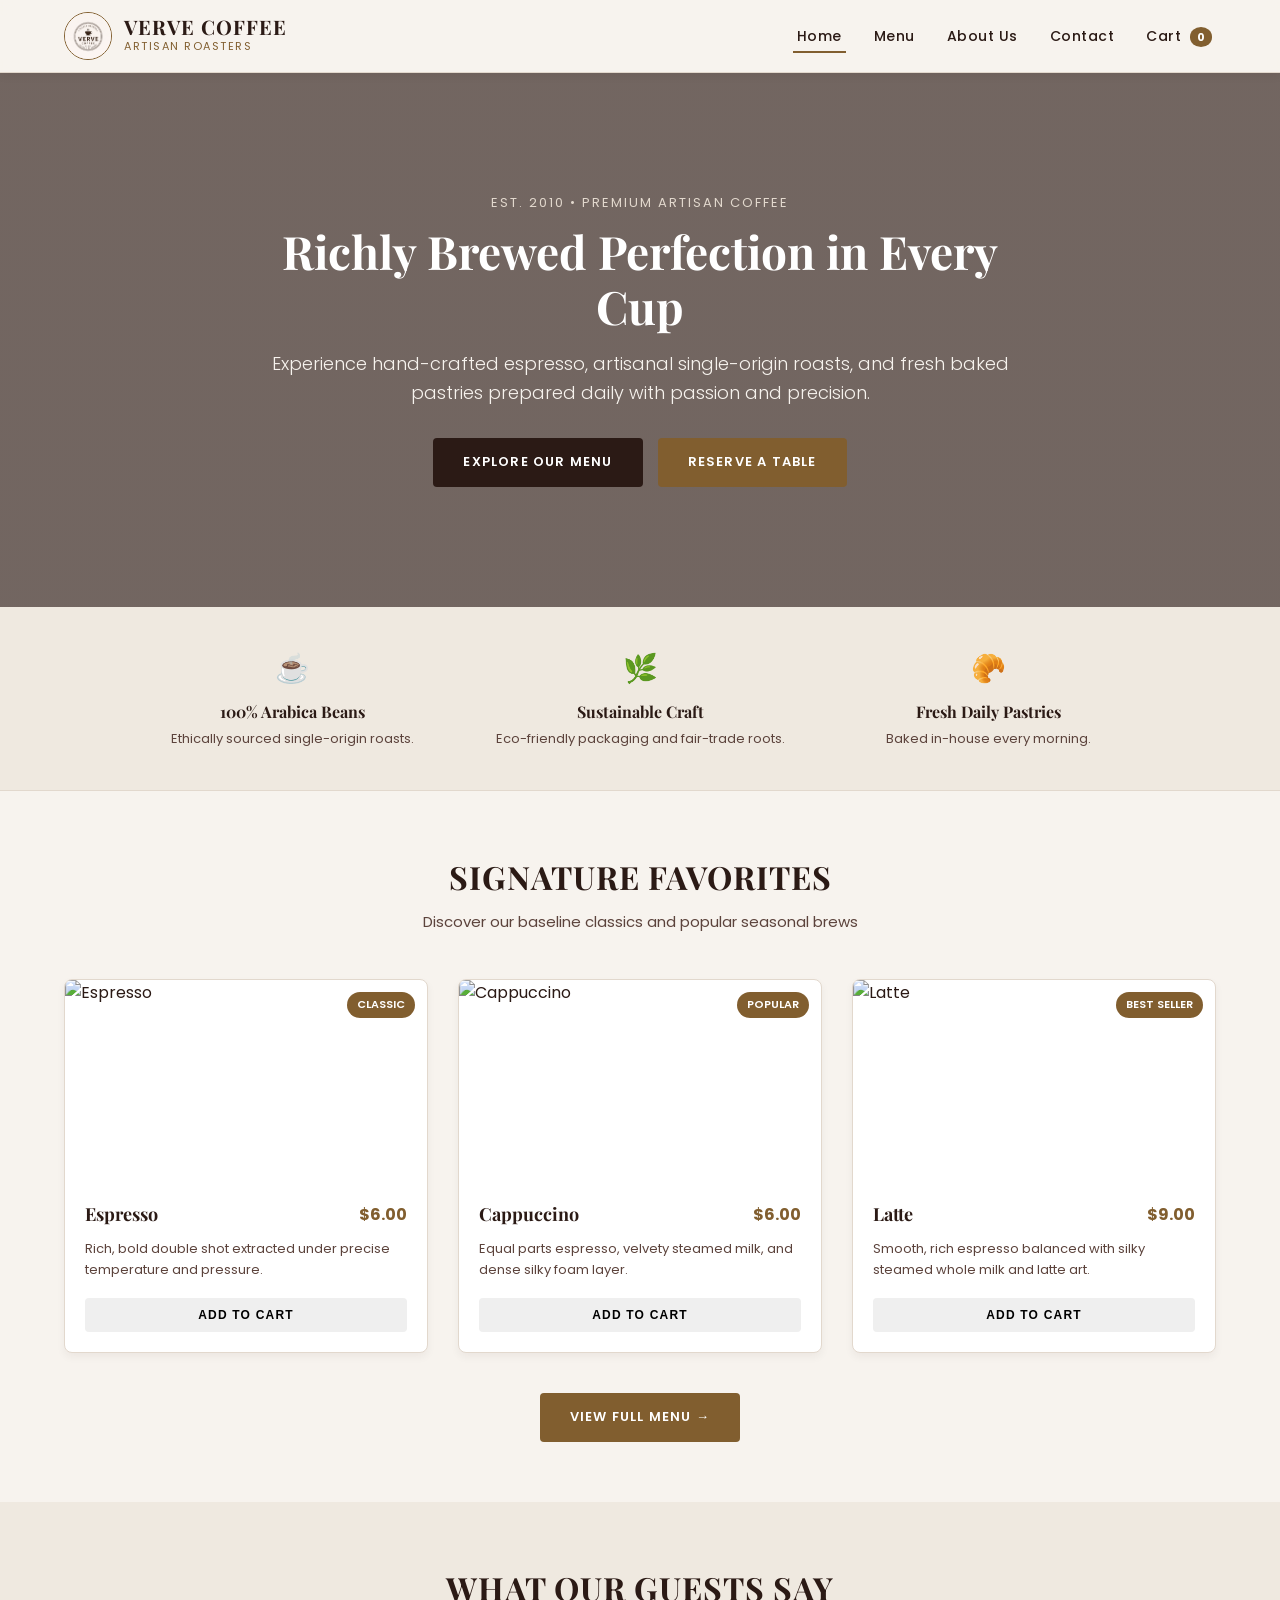
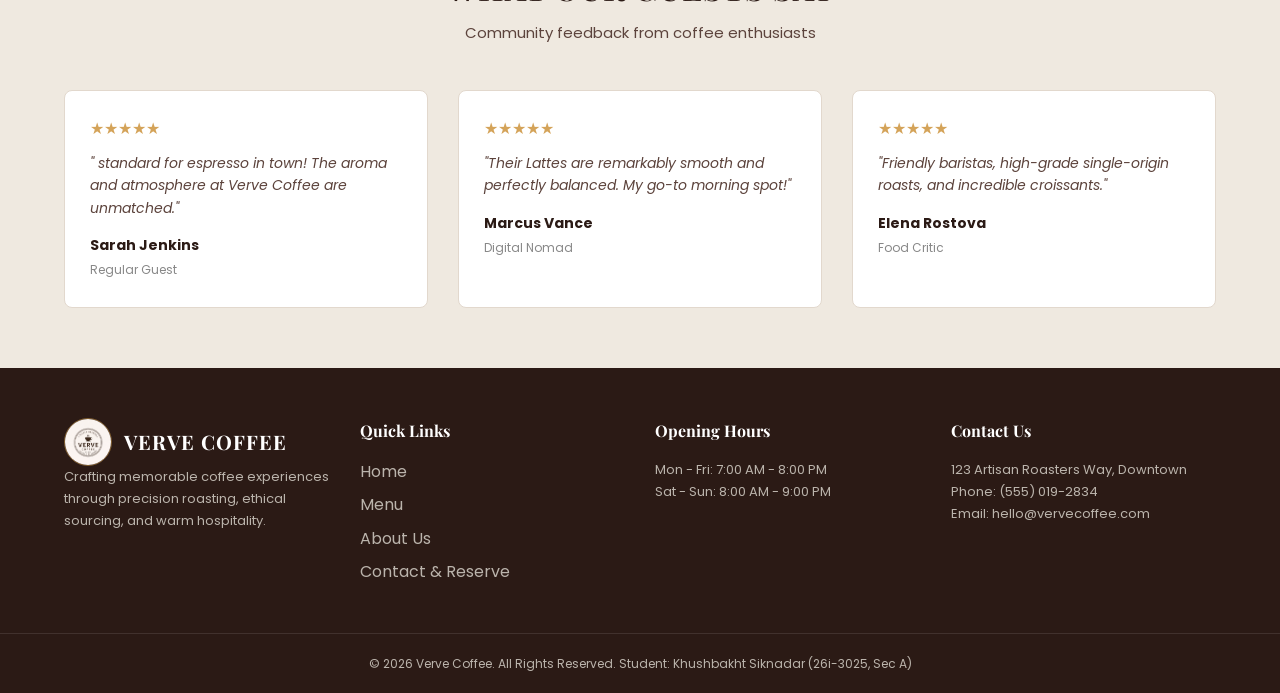
==== commit aa6d36a2: "Add files via upload" ====
--- a/index.html
+++ b/index.html
@@ -1,42 +1,212 @@
-<!--Name: Khushbakht Siknadar
-Roll Number: 26i-3025
-Section: A
--->
-<!DOCTYPE html>
-<html>
-<head>
-<title>Café Menu</title>
-<link rel="stylesheet" href="style.css">
-</head>
-<body>
-<h1>Verve Coffee</h1>
-<h2>Richly Brewed</h2>
-<img src="img.webp" width="200">
-<table border="3">
-<tr>
-<th>Item</th>
-<th>Price</th>
-</tr
-<tr>
-<td>Espresso</td>
-<td>$6</td>
-</tr>
-<tr>
-<td>Cappuccino</td>
-<td>$6</td>
-</tr>
-<tr>
-<td>Latte</td>
-<td>$9</td>
-</tr>
-</table>
-<br>
-<button onclick="order()">order</button>
-<script>
-function order() {
-window.alert("Your order has been placed!");
-console.log("Order button was clicked");
-}
-</script>
-</body>
+<!--Name: Khushbakht Siknadar
+Roll Number: 26i-3025
+Section: A
+-->
+<!DOCTYPE html>
+<html lang="en">
+<head>
+    <meta charset="UTF-8">
+    <meta name="viewport" content="width=device-width, initial-scale=1.0">
+    <title>Verve Coffee | Richly Brewed • Artisan Roasters</title>
+    <!-- Google Fonts -->
+    <link rel="preconnect" href="https://fonts.googleapis.com">
+    <link rel="preconnect" href="https://fonts.gstatic.com" crossorigin>
+    <link href="https://fonts.googleapis.com/css2?family=Playfair+Display:ital,wght@0,400..900;1,400..900&family=Poppins:wght@300;400;500;600;700&display=swap" rel="stylesheet">
+    <link rel="stylesheet" href="style.css">
+</head>
+<body>
+    <header class="header">
+        <div class="nav-container">
+            <a href="index.html" class="logo">
+                <img src="img.webp" alt="Verve Coffee Logo" class="logo-img">
+                <div class="logo-text">
+                    <span class="brand-name">Verve Coffee</span>
+                    <span class="brand-tagline">Artisan Roasters</span>
+                </div>
+            </a>
+            <nav class="navbar">
+                <a href="index.html" class="nav-link active">Home</a>
+                <a href="menu.html" class="nav-link">Menu</a>
+                <a href="about.html" class="nav-link">About Us</a>
+                <a href="contact.html" class="nav-link">Contact</a>
+                <a href="cart.html" class="nav-link cart-link">
+                    Cart <span class="cart-badge" id="cartBadge">0</span>
+                </a>
+            </nav>
+            <button class="hamburger" id="hamburger" aria-label="Toggle Menu">
+                <span></span><span></span><span></span>
+            </button>
+        </div>
+    </header>
+
+    <main>
+        <!-- Hero Section -->
+        <section class="hero">
+            <div class="hero-content">
+                <span class="subheading">Est. 2010 • Premium Artisan Coffee</span>
+                <h1>Richly Brewed Perfection in Every Cup</h1>
+                <p>Experience hand-crafted espresso, artisanal single-origin roasts, and fresh baked pastries prepared daily with passion and precision.</p>
+                <div class="hero-buttons">
+                    <a href="menu.html" class="btn btn-primary">Explore Our Menu</a>
+                    <a href="contact.html" class="btn btn-secondary">Reserve a Table</a>
+                </div>
+            </div>
+        </section>
+
+        <!-- Features Banner -->
+        <section class="features-bar">
+            <div class="feature-item">
+                <div class="feature-icon">☕</div>
+                <h3>100% Arabica Beans</h3>
+                <p>Ethically sourced single-origin roasts.</p>
+            </div>
+            <div class="feature-item">
+                <div class="feature-icon">🌿</div>
+                <h3>Sustainable Craft</h3>
+                <p>Eco-friendly packaging and fair-trade roots.</p>
+            </div>
+            <div class="feature-item">
+                <div class="feature-icon">🥐</div>
+                <h3>Fresh Daily Pastries</h3>
+                <p>Baked in-house every morning.</p>
+            </div>
+        </section>
+
+        <!-- Featured Drinks -->
+        <section class="section container">
+            <div class="section-title">
+                <h2>Signature Favorites</h2>
+                <p>Discover our baseline classics and popular seasonal brews</p>
+            </div>
+            <div class="grid grid-3">
+                <div class="card">
+                    <div class="card-img-wrapper">
+                        <img src="https://images.unsplash.com/photo-1510591509098-f4fdc6d0ff04?auto=format&fit=crop&w=600&q=80" alt="Espresso">
+                        <span class="badge">Classic</span>
+                    </div>
+                    <div class="card-content">
+                        <div class="card-header">
+                            <h3>Espresso</h3>
+                            <span class="price">$6.00</span>
+                        </div>
+                        <p>Rich, bold double shot extracted under precise temperature and pressure.</p>
+                        <button class="btn btn-small btn-add-cart" data-id="1" data-name="Espresso" data-price="6.00" data-category="hot" data-img="https://images.unsplash.com/photo-1510591509098-f4fdc6d0ff04?auto=format&fit=crop&w=600&q=80">Add to Cart</button>
+                    </div>
+                </div>
+
+                <div class="card">
+                    <div class="card-img-wrapper">
+                        <img src="https://images.unsplash.com/photo-1572442388796-11668ba67e53?auto=format&fit=crop&w=600&q=80" alt="Cappuccino">
+                        <span class="badge">Popular</span>
+                    </div>
+                    <div class="card-content">
+                        <div class="card-header">
+                            <h3>Cappuccino</h3>
+                            <span class="price">$6.00</span>
+                        </div>
+                        <p>Equal parts espresso, velvety steamed milk, and dense silky foam layer.</p>
+                        <button class="btn btn-small btn-add-cart" data-id="2" data-name="Cappuccino" data-price="6.00" data-category="hot" data-img="https://images.unsplash.com/photo-1572442388796-11668ba67e53?auto=format&fit=crop&w=600&q=80">Add to Cart</button>
+                    </div>
+                </div>
+
+                <div class="card">
+                    <div class="card-img-wrapper">
+                        <img src="https://images.unsplash.com/photo-1534778101976-62847782c213?auto=format&fit=crop&w=600&q=80" alt="Latte">
+                        <span class="badge">Best Seller</span>
+                    </div>
+                    <div class="card-content">
+                        <div class="card-header">
+                            <h3>Latte</h3>
+                            <span class="price">$9.00</span>
+                        </div>
+                        <p>Smooth, rich espresso balanced with silky steamed whole milk and latte art.</p>
+                        <button class="btn btn-small btn-add-cart" data-id="3" data-name="Latte" data-price="9.00" data-category="hot" data-img="https://images.unsplash.com/photo-1534778101976-62847782c213?auto=format&fit=crop&w=600&q=80">Add to Cart</button>
+                    </div>
+                </div>
+            </div>
+            <div class="text-center margin-top-lg">
+                <a href="menu.html" class="btn btn-secondary">View Full Menu &rarr;</a>
+            </div>
+        </section>
+
+        <!-- Testimonials Section -->
+        <section class="section bg-light">
+            <div class="container">
+                <div class="section-title">
+                    <h2>What Our Guests Say</h2>
+                    <p>Community feedback from coffee enthusiasts</p>
+                </div>
+                <div class="grid grid-3">
+                    <div class="testimonial-card">
+                        <div class="stars">★★★★★</div>
+                        <p>" standard for espresso in town! The aroma and atmosphere at Verve Coffee are unmatched."</p>
+                        <div class="author">
+                            <strong>Sarah Jenkins</strong>
+                            <span>Regular Guest</span>
+                        </div>
+                    </div>
+                    <div class="testimonial-card">
+                        <div class="stars">★★★★★</div>
+                        <p>"Their Lattes are remarkably smooth and perfectly balanced. My go-to morning spot!"</p>
+                        <div class="author">
+                            <strong>Marcus Vance</strong>
+                            <span>Digital Nomad</span>
+                        </div>
+                    </div>
+                    <div class="testimonial-card">
+                        <div class="stars">★★★★★</div>
+                        <p>"Friendly baristas, high-grade single-origin roasts, and incredible croissants."</p>
+                        <div class="author">
+                            <strong>Elena Rostova</strong>
+                            <span>Food Critic</span>
+                        </div>
+                    </div>
+                </div>
+            </div>
+        </section>
+    </main>
+
+    <!-- Footer -->
+    <footer class="footer">
+        <div class="container footer-grid">
+            <div class="footer-col">
+                <div class="logo logo-footer">
+                    <img src="img.webp" alt="Verve Coffee Logo" class="logo-img">
+                    <span class="brand-name">Verve Coffee</span>
+                </div>
+                <p>Crafting memorable coffee experiences through precision roasting, ethical sourcing, and warm hospitality.</p>
+            </div>
+            <div class="footer-col">
+                <h4>Quick Links</h4>
+                <ul>
+                    <li><a href="index.html">Home</a></li>
+                    <li><a href="menu.html">Menu</a></li>
+                    <li><a href="about.html">About Us</a></li>
+                    <li><a href="contact.html">Contact & Reserve</a></li>
+                </ul>
+            </div>
+            <div class="footer-col">
+                <h4>Opening Hours</h4>
+                <p>Mon - Fri: 7:00 AM - 8:00 PM</p>
+                <p>Sat - Sun: 8:00 AM - 9:00 PM</p>
+            </div>
+            <div class="footer-col">
+                <h4>Contact Us</h4>
+                <p>123 Artisan Roasters Way, Downtown</p>
+                <p>Phone: (555) 019-2834</p>
+                <p>Email: hello@vervecoffee.com</p>
+            </div>
+        </div>
+        <div class="footer-bottom">
+            <div class="container flex-between">
+                <p>&copy; 2026 Verve Coffee. All Rights Reserved. Student: Khushbakht Siknadar (26i-3025, Sec A)</p>
+            </div>
+        </div>
+    </footer>
+
+    <!-- Toast Notification Container -->
+    <div id="toast-container" class="toast-container"></div>
+
+    <script src="script.js"></script>
+</body>
 </html>
--- a/style.css
+++ b/style.css
@@ -1,31 +1,821 @@
-/*
-Name: Khushbakht Siknadar
-Roll Number: 26i-3025
-Section: A
-*/
-body {
-background-color: #f4efe6;
-color: #2b2b2b;
-font-family: Arial, sans-serif;
-text-align: center;
-}
-h1 {
-font-size: 26px;
-margin-bottom: 4px;
-}
-table {
-margin-left: auto;
-margin-right: auto;
-background-color: #887979;
-}
-th, td {
-padding: 8px 16px;
-}
-button {
-background-color: #815e2f;
-color: rgb(241, 241, 241);
-font-size: 14px;
-padding: 8px 20px;
-border: none;
-cursor: pointer;
-}
+/* -------------------------------------------------------------
+   Verve Coffee - Modern Stylesheet
+   Author: Khushbakht Siknadar (Roll: 26i-3025, Sec A)
+------------------------------------------------------------- */
+
+:root {
+    --bg-cream: #f7f3ee;
+    --bg-card: #ffffff;
+    --text-espresso: #2b1a15;
+    --text-muted: #5c433c;
+    --accent-tan: #815e2f;
+    --accent-tan-hover: #674922;
+    --espresso-hover: #4a3028;
+    --border-light: #e2d8cd;
+    --shadow-sm: 0 4px 8px rgba(43, 26, 21, 0.05);
+    --shadow-md: 0 8px 20px rgba(43, 26, 21, 0.08);
+    --transition: all 0.3s ease;
+}
+
+* {
+    box-sizing: border-box;
+    margin: 0;
+    padding: 0;
+}
+
+body {
+    background-color: var(--bg-cream);
+    color: var(--text-espresso);
+    font-family: 'Poppins', sans-serif;
+    line-height: 1.6;
+    display: flex;
+    flex-direction: column;
+    min-height: 100vh;
+}
+
+h1, h2, h3, h4, .brand-name {
+    font-family: 'Playfair Display', serif;
+    font-weight: 700;
+}
+
+a {
+    color: inherit;
+    text-decoration: none;
+    transition: var(--transition);
+}
+
+img {
+    max-width: 100%;
+    display: block;
+}
+
+.container {
+    width: 90%;
+    max-width: 1200px;
+    margin: 0 auto;
+}
+
+.section {
+    padding: 60px 0;
+}
+
+.bg-light {
+    background-color: #efe9e0;
+}
+
+.grid {
+    display: grid;
+    gap: 30px;
+}
+
+.grid-3 {
+    grid-template-columns: repeat(auto-fit, minmax(280px, 1fr));
+}
+
+.text-center { text-align: center; }
+.margin-top-sm { margin-top: 15px; }
+.margin-top-lg { margin-top: 40px; }
+.margin-bottom-sm { margin-bottom: 15px; }
+.full-width { width: 100%; }
+
+.header {
+    position: sticky;
+    top: 0;
+    background-color: rgba(247, 243, 238, 0.95);
+    backdrop-filter: blur(8px);
+    border-bottom: 1px solid var(--border-light);
+    z-index: 1000;
+    box-shadow: var(--shadow-sm);
+}
+
+.nav-container {
+    display: flex;
+    justify-content: space-between;
+    align-items: center;
+    padding: 12px 5%;
+    max-width: 1300px;
+    margin: 0 auto;
+}
+
+.logo {
+    display: flex;
+    align-items: center;
+    gap: 12px;
+}
+
+.logo-img {
+    width: 48px;
+    height: 48px;
+    border-radius: 50%;
+    object-fit: cover;
+    border: 1px solid var(--accent-tan);
+}
+
+.logo-text {
+    display: flex;
+    flex-direction: column;
+}
+
+.brand-name {
+    font-size: 20px;
+    letter-spacing: 1px;
+    text-transform: uppercase;
+    color: var(--text-espresso);
+    line-height: 1.1;
+}
+
+.brand-tagline {
+    font-size: 11px;
+    color: var(--accent-tan);
+    letter-spacing: 1.5px;
+    text-transform: uppercase;
+}
+
+.navbar {
+    display: flex;
+    gap: 24px;
+    align-items: center;
+}
+
+.nav-link {
+    font-size: 14px;
+    font-weight: 500;
+    letter-spacing: 0.5px;
+    padding: 6px 4px;
+    position: relative;
+}
+
+.nav-link::after {
+    content: '';
+    position: absolute;
+    bottom: 0;
+    left: 0;
+    width: 0%;
+    height: 2px;
+    background-color: var(--accent-tan);
+    transition: var(--transition);
+}
+
+.nav-link:hover::after,
+.nav-link.active::after {
+    width: 100%;
+}
+
+.cart-badge {
+    background-color: var(--accent-tan);
+    color: #fff;
+    font-size: 11px;
+    font-weight: 700;
+    padding: 2px 7px;
+    border-radius: 50%;
+    margin-left: 4px;
+}
+
+.hamburger {
+    display: none;
+    flex-direction: column;
+    gap: 5px;
+    background: none;
+    border: none;
+    cursor: pointer;
+    padding: 5px;
+}
+
+.hamburger span {
+    width: 25px;
+    height: 3px;
+    background-color: var(--text-espresso);
+    border-radius: 2px;
+    transition: var(--transition);
+}
+
+.page-banner {
+    background: linear-gradient(rgba(43, 26, 21, 0.8), rgba(43, 26, 21, 0.8)), url('https://images.unsplash.com/photo-1442512595331-e89e73853f31?auto=format&fit=crop&w=1500&q=80') center/cover;
+    color: #ffffff;
+    text-align: center;
+    padding: 60px 20px;
+}
+
+.page-banner h1 {
+    font-size: 38px;
+    letter-spacing: 1.5px;
+    margin-bottom: 8px;
+}
+
+.page-banner p {
+    color: #e2d8cd;
+    font-size: 16px;
+}
+
+.hero {
+    background: linear-gradient(rgba(43, 26, 21, 0.65), rgba(43, 26, 21, 0.65)), url('https://images.unsplash.com/photo-1501339847302-ac426a4a7cbb?auto=format&fit=crop&w=1600&q=80') center/cover;
+    color: #ffffff;
+    padding: 120px 20px;
+    text-align: center;
+}
+
+.hero-content {
+    max-width: 800px;
+    margin: 0 auto;
+}
+
+.subheading {
+    text-transform: uppercase;
+    letter-spacing: 2px;
+    font-size: 13px;
+    color: #e2d8cd;
+    display: block;
+    margin-bottom: 10px;
+}
+
+.hero h1 {
+    font-size: 46px;
+    line-height: 1.2;
+    margin-bottom: 16px;
+}
+
+.hero p {
+    font-size: 18px;
+    margin-bottom: 30px;
+    color: #f7f3ee;
+    font-weight: 300;
+}
+
+.hero-buttons {
+    display: flex;
+    justify-content: center;
+    gap: 15px;
+}
+
+.btn {
+    display: inline-block;
+    padding: 12px 28px;
+    font-size: 13px;
+    font-weight: 600;
+    letter-spacing: 1.2px;
+    text-transform: uppercase;
+    border-radius: 4px;
+    cursor: pointer;
+    border: 2px solid transparent;
+    transition: var(--transition);
+}
+
+.btn-primary {
+    background-color: var(--text-espresso);
+    color: #ffffff;
+}
+
+.btn-primary:hover {
+    background-color: var(--espresso-hover);
+}
+
+.btn-secondary {
+    background-color: var(--accent-tan);
+    color: #ffffff;
+}
+
+.btn-secondary:hover {
+    background-color: var(--accent-tan-hover);
+}
+
+.btn-outline {
+    background-color: transparent;
+    border-color: var(--text-espresso);
+    color: var(--text-espresso);
+}
+
+.btn-outline:hover {
+    background-color: var(--text-espresso);
+    color: #ffffff;
+}
+
+.btn-small {
+    padding: 8px 16px;
+    font-size: 12px;
+}
+
+.features-bar {
+    display: grid;
+    grid-template-columns: repeat(auto-fit, minmax(220px, 1fr));
+    gap: 20px;
+    background-color: #efe9e0;
+    padding: 40px 10%;
+    text-align: center;
+    border-bottom: 1px solid var(--border-light);
+}
+
+.feature-icon {
+    font-size: 28px;
+    margin-bottom: 8px;
+}
+
+.features-bar h3 {
+    font-size: 16px;
+    margin-bottom: 4px;
+}
+
+.features-bar p {
+    font-size: 13px;
+    color: var(--text-muted);
+}
+
+.section-title {
+    text-align: center;
+    margin-bottom: 45px;
+}
+
+.section-title h2 {
+    font-size: 32px;
+    margin-bottom: 8px;
+    text-transform: uppercase;
+    letter-spacing: 1px;
+}
+
+.section-title p {
+    color: var(--text-muted);
+    font-size: 15px;
+}
+
+.card {
+    background-color: var(--bg-card);
+    border-radius: 8px;
+    overflow: hidden;
+    box-shadow: var(--shadow-sm);
+    border: 1px solid var(--border-light);
+    transition: var(--transition);
+    display: flex;
+    flex-direction: column;
+}
+
+.card:hover {
+    transform: translateY(-5px);
+    box-shadow: var(--shadow-md);
+}
+
+.card-img-wrapper {
+    position: relative;
+    height: 200px;
+    overflow: hidden;
+}
+
+.card-img-wrapper img {
+    width: 100%;
+    height: 100%;
+    object-fit: cover;
+    transition: var(--transition);
+}
+
+.card:hover .card-img-wrapper img {
+    transform: scale(1.05);
+}
+
+.badge {
+    position: absolute;
+    top: 12px;
+    right: 12px;
+    background-color: var(--accent-tan);
+    color: #ffffff;
+    font-size: 11px;
+    font-weight: 600;
+    padding: 4px 10px;
+    border-radius: 20px;
+    text-transform: uppercase;
+}
+
+.card-content {
+    padding: 20px;
+    display: flex;
+    flex-direction: column;
+    flex-grow: 1;
+}
+
+.card-header {
+    display: flex;
+    justify-content: space-between;
+    align-items: center;
+    margin-bottom: 10px;
+}
+
+.card-header h3 {
+    font-size: 18px;
+}
+
+.price {
+    font-weight: 700;
+    color: var(--accent-tan);
+    font-size: 16px;
+}
+
+.card-content p {
+    font-size: 13px;
+    color: var(--text-muted);
+    margin-bottom: 18px;
+    flex-grow: 1;
+}
+
+.filter-controls {
+    display: flex;
+    justify-content: center;
+    gap: 12px;
+    margin-bottom: 35px;
+    flex-wrap: wrap;
+}
+
+.filter-btn {
+    background-color: #ffffff;
+    border: 1px solid var(--border-light);
+    padding: 8px 20px;
+    font-family: inherit;
+    font-size: 13px;
+    font-weight: 500;
+    border-radius: 30px;
+    cursor: pointer;
+    transition: var(--transition);
+}
+
+.filter-btn.active, .filter-btn:hover {
+    background-color: var(--text-espresso);
+    color: #ffffff;
+    border-color: var(--text-espresso);
+}
+
+.baseline-table-wrapper {
+    background: #ffffff;
+    padding: 25px;
+    border-radius: 8px;
+    border: 2px solid var(--text-espresso);
+    box-shadow: var(--shadow-sm);
+    margin-bottom: 40px;
+    text-align: center;
+}
+
+.baseline-table-wrapper h3 {
+    margin-bottom: 15px;
+    font-size: 20px;
+}
+
+.baseline-table {
+    margin: 0 auto;
+    border-collapse: collapse;
+    width: 100%;
+    max-width: 400px;
+}
+
+.baseline-table th, .baseline-table td {
+    padding: 10px 20px;
+    border: 1px solid var(--text-espresso);
+}
+
+.baseline-table th {
+    background-color: var(--text-espresso);
+    color: #ffffff;
+    text-transform: uppercase;
+    font-size: 13px;
+    letter-spacing: 1px;
+}
+
+.testimonial-card {
+    background-color: #ffffff;
+    padding: 25px;
+    border-radius: 8px;
+    border: 1px solid var(--border-light);
+}
+
+.stars {
+    color: #d4a359;
+    margin-bottom: 10px;
+}
+
+.testimonial-card p {
+    font-style: italic;
+    font-size: 14px;
+    color: var(--text-muted);
+    margin-bottom: 15px;
+}
+
+.author strong {
+    display: block;
+    font-size: 14px;
+}
+
+.author span {
+    font-size: 12px;
+    color: #888;
+}
+
+.about-grid {
+    display: grid;
+    grid-template-columns: 1fr 1fr;
+    gap: 40px;
+    align-items: center;
+}
+
+.img-rounded {
+    border-radius: 8px;
+    box-shadow: var(--shadow-md);
+}
+
+.process-steps {
+    display: grid;
+    grid-template-columns: repeat(auto-fit, minmax(220px, 1fr));
+    gap: 25px;
+}
+
+.step {
+    background-color: #ffffff;
+    padding: 25px;
+    border-radius: 8px;
+    border: 1px solid var(--border-light);
+    position: relative;
+}
+
+.step-num {
+    font-size: 28px;
+    font-weight: 700;
+    color: var(--accent-tan);
+    font-family: 'Playfair Display', serif;
+    margin-bottom: 10px;
+}
+
+.contact-grid {
+    display: grid;
+    grid-template-columns: 1fr 1fr;
+    gap: 40px;
+}
+
+.form-card, .info-card {
+    background-color: #ffffff;
+    padding: 30px;
+    border-radius: 8px;
+    border: 1px solid var(--border-light);
+    box-shadow: var(--shadow-sm);
+}
+
+.form-group {
+    margin-bottom: 18px;
+}
+
+.form-row {
+    display: grid;
+    grid-template-columns: 1fr 1fr;
+    gap: 15px;
+}
+
+label {
+    display: block;
+    font-size: 13px;
+    font-weight: 500;
+    margin-bottom: 6px;
+}
+
+input, select {
+    width: 100%;
+    padding: 10px 14px;
+    border: 1px solid var(--border-light);
+    border-radius: 4px;
+    font-family: inherit;
+    font-size: 14px;
+}
+
+input:focus, select:focus {
+    outline: none;
+    border-color: var(--accent-tan);
+}
+
+.info-item {
+    margin-bottom: 16px;
+}
+
+.map-placeholder {
+    height: 180px;
+    background-color: #efe9e0;
+    border-radius: 6px;
+    display: flex;
+    flex-direction: column;
+    justify-content: center;
+    align-items: center;
+    color: var(--text-muted);
+    border: 1px dashed var(--accent-tan);
+    margin-top: 20px;
+}
+
+.map-pin {
+    font-size: 32px;
+}
+
+.faq-item {
+    background-color: #ffffff;
+    border: 1px solid var(--border-light);
+    border-radius: 6px;
+    margin-bottom: 12px;
+    overflow: hidden;
+}
+
+.faq-question {
+    padding: 16px 20px;
+    cursor: pointer;
+    display: flex;
+    justify-content: space-between;
+    align-items: center;
+    font-size: 15px;
+}
+
+.faq-answer {
+    padding: 0 20px 16px 20px;
+    display: none;
+    color: var(--text-muted);
+    font-size: 14px;
+}
+
+.faq-item.active .faq-answer {
+    display: block;
+}
+
+.cart-layout {
+    display: grid;
+    grid-template-columns: 2fr 1fr;
+    gap: 30px;
+    align-items: start;
+}
+
+.cart-table-container {
+    background: #ffffff;
+    border-radius: 8px;
+    border: 1px solid var(--border-light);
+    overflow: hidden;
+    box-shadow: var(--shadow-sm);
+}
+
+.cart-table {
+    width: 100%;
+    border-collapse: collapse;
+}
+
+.cart-table th, .cart-table td {
+    padding: 16px;
+    text-align: left;
+    border-bottom: 1px solid var(--border-light);
+}
+
+.cart-table th {
+    background-color: var(--text-espresso);
+    color: #ffffff;
+    font-size: 13px;
+    text-transform: uppercase;
+}
+
+.cart-item-info {
+    display: flex;
+    align-items: center;
+    gap: 12px;
+}
+
+.cart-item-img {
+    width: 50px;
+    height: 50px;
+    border-radius: 6px;
+    object-fit: cover;
+}
+
+.qty-btn {
+    background: var(--bg-cream);
+    border: 1px solid var(--border-light);
+    width: 26px;
+    height: 26px;
+    border-radius: 4px;
+    cursor: pointer;
+    font-weight: bold;
+}
+
+.cart-summary-card {
+    background-color: #ffffff;
+    padding: 25px;
+    border-radius: 8px;
+    border: 1px solid var(--border-light);
+    box-shadow: var(--shadow-sm);
+}
+
+.cart-summary-card h3 {
+    margin-bottom: 20px;
+    border-bottom: 1px solid var(--border-light);
+    padding-bottom: 10px;
+}
+
+.summary-line {
+    display: flex;
+    justify-content: space-between;
+    margin-bottom: 12px;
+    font-size: 14px;
+}
+
+.total-line {
+    font-size: 18px;
+    font-weight: 700;
+    color: var(--text-espresso);
+    margin-top: 10px;
+}
+
+.empty-cart-msg {
+    padding: 40px;
+    text-align: center;
+    display: none;
+}
+
+.toast-container {
+    position: fixed;
+    bottom: 20px;
+    right: 20px;
+    z-index: 2000;
+    display: flex;
+    flex-direction: column;
+    gap: 10px;
+}
+
+.toast {
+    background-color: var(--text-espresso);
+    color: #ffffff;
+    padding: 12px 24px;
+    border-radius: 4px;
+    box-shadow: 0 4px 12px rgba(0,0,0,0.15);
+    border-left: 4px solid var(--accent-tan);
+    animation: slideIn 0.3s ease forwards;
+}
+
+@keyframes slideIn {
+    from { transform: translateX(100%); opacity: 0; }
+    to { transform: translateX(0); opacity: 1; }
+}
+
+.footer {
+    background-color: var(--text-espresso);
+    color: #bbb4ac;
+    margin-top: auto;
+    padding-top: 50px;
+}
+
+.footer-grid {
+    display: grid;
+    grid-template-columns: repeat(auto-fit, minmax(200px, 1fr));
+    gap: 30px;
+    padding-bottom: 40px;
+}
+
+.footer-col h4 {
+    color: #ffffff;
+    font-size: 16px;
+    margin-bottom: 15px;
+}
+
+.footer-col ul {
+    list-style: none;
+}
+
+.footer-col ul li {
+    margin-bottom: 8px;
+}
+
+.footer-col p {
+    font-size: 13px;
+    line-height: 1.7;
+}
+
+.footer-bottom {
+    border-top: 1px solid rgba(255,255,255,0.1);
+    padding: 20px 0;
+    font-size: 12px;
+    text-align: center;
+}
+
+.logo-footer .brand-name {
+    color: #ffffff;
+}
+
+@media (max-width: 900px) {
+    .about-grid, .contact-grid, .cart-layout {
+        grid-template-columns: 1fr;
+    }
+}
+
+@media (max-width: 768px) {
+    .hamburger {
+        display: flex;
+    }
+    .navbar {
+        display: none;
+        position: absolute;
+        top: 100%;
+        left: 0;
+        width: 100%;
+        background-color: var(--bg-cream);
+        flex-direction: column;
+        padding: 20px;
+        box-shadow: var(--shadow-md);
+        border-bottom: 1px solid var(--border-light);
+    }
+    .navbar.active {
+        display: flex;
+    }
+    .hero h1 {
+        font-size: 32px;
+    }
+}
